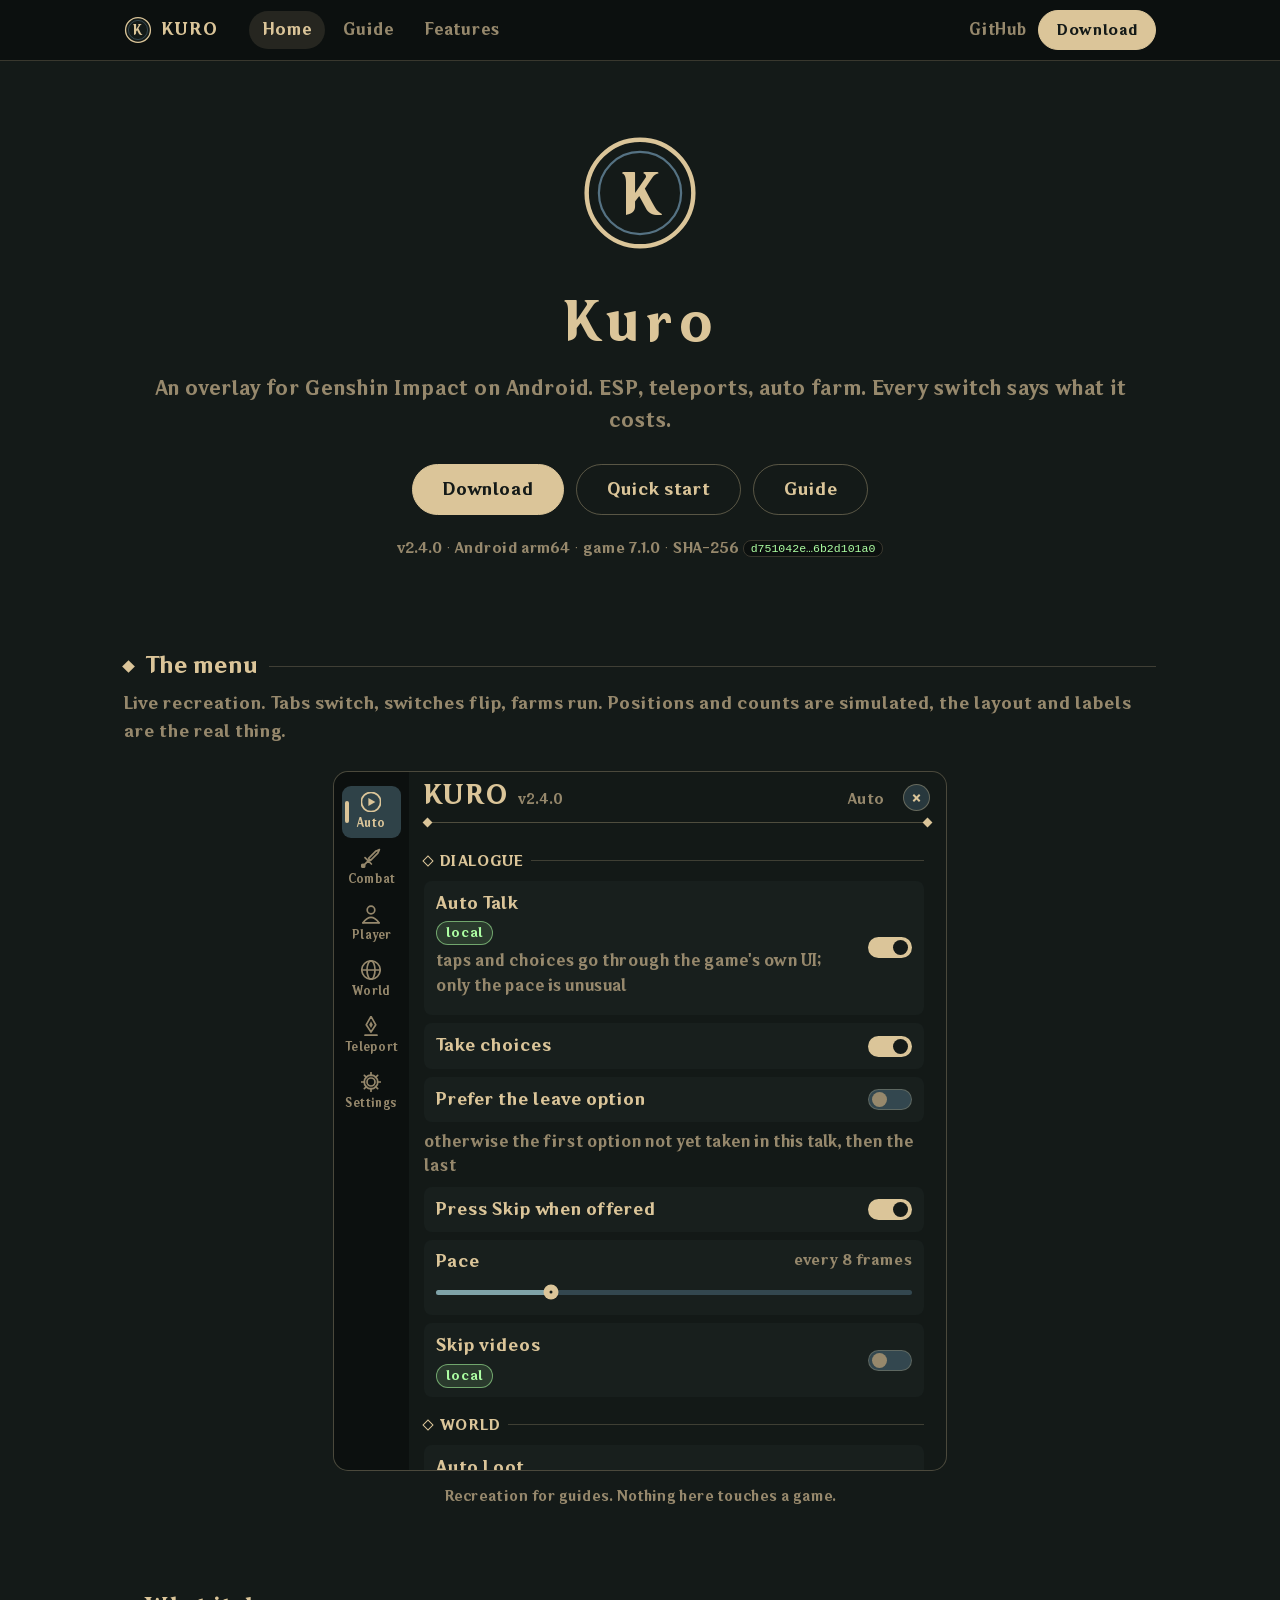
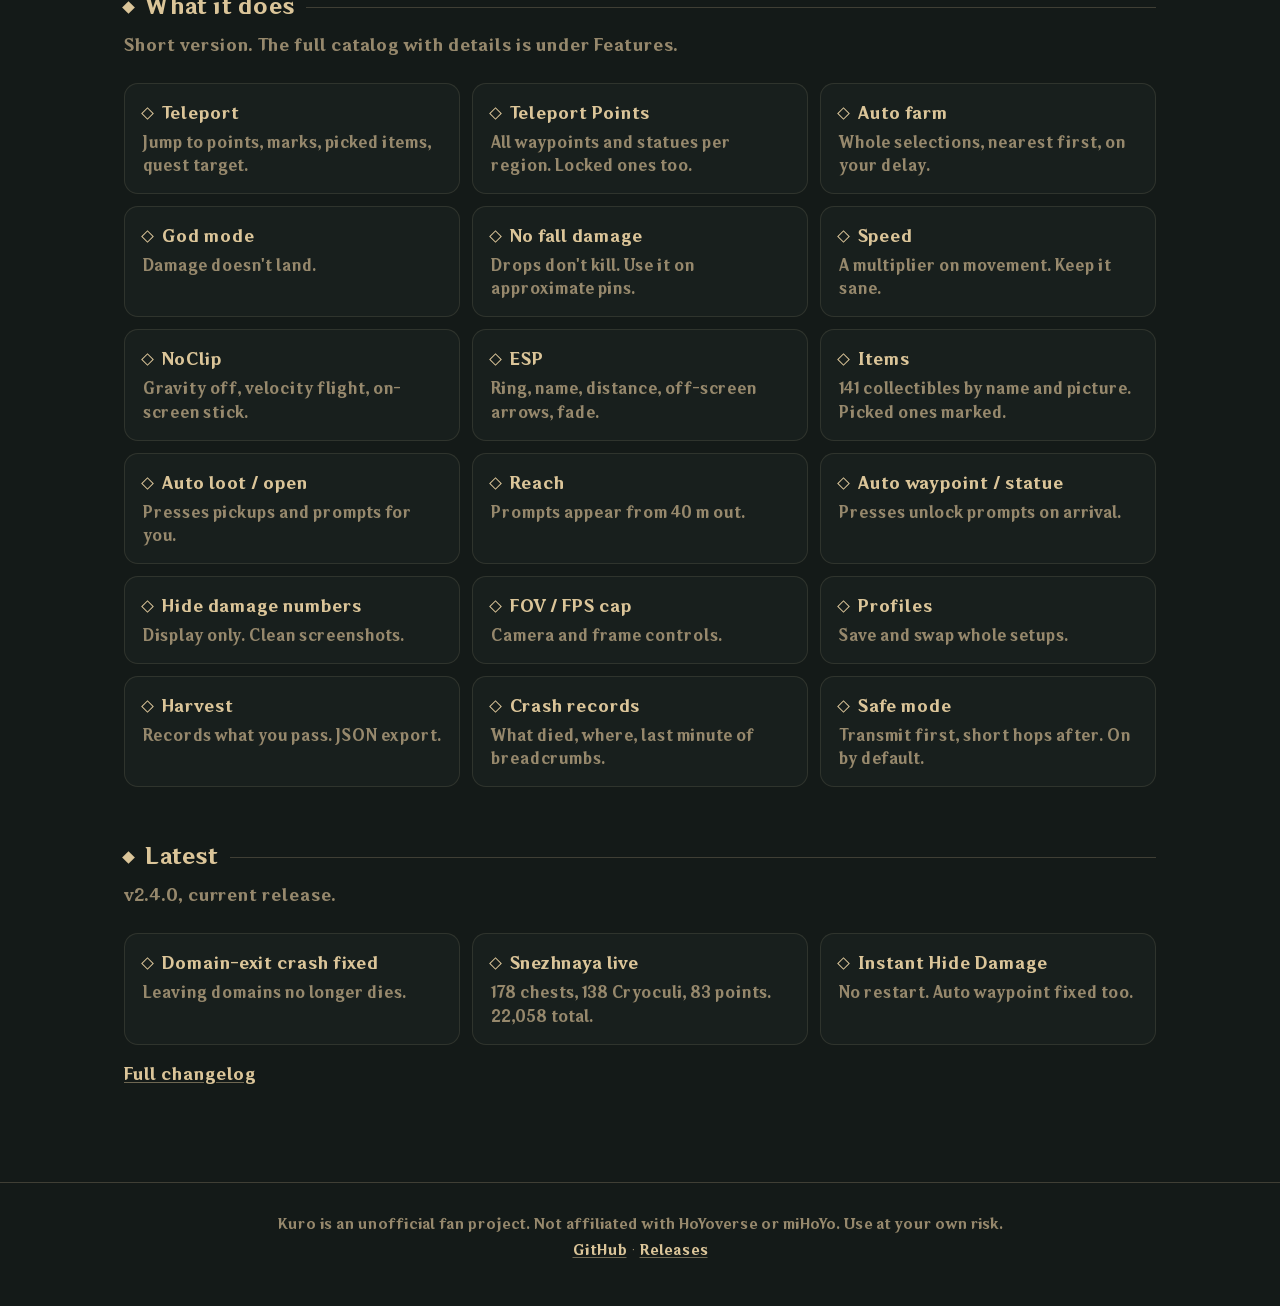
==== docs/index.html @ 235be3b8 "v2.4.0" ====
<!DOCTYPE html>
<html lang="en">
<head>
<meta charset="utf-8">
<meta name="viewport" content="width=device-width, initial-scale=1">
<title>Kuro | companion overlay</title>
<link rel="stylesheet" href="style.css">
<style>
.demowrap { display: flex; flex-direction: column; align-items: center; padding: 26px 0 10px; }
/* menu window: 48% of display clamped, bg #141a18 @250, sand hairline, rounding .9f */
.kumenu { position: relative; display: flex; width: min(max(48vw, 374px), 760px); height: min(82vh, 700px); margin: 26px auto 10px;
  background: rgba(20,26,24,.98); border: 1px solid rgba(219,197,153,.28); border-radius: 15px;
  overflow: hidden; opacity: 0; transform: translateY(20px); }
.kumenu.open { animation: kuopen .26s cubic-bezier(.22,.9,.3,1) forwards; }
@keyframes kuopen { to { opacity: 1; transform: translateY(0); } }
.kumenu.closing { animation: kuclose .2s cubic-bezier(.5,0,.8,.4) forwards; }
@keyframes kuclose { to { opacity: 0; transform: translateY(12px); } }
/* rail: 4.4f wide, bg2 .9, rounded left */
.kurail { position: relative; width: 75px; flex: none; background: rgba(12,16,15,.9);
  border-radius: 15px 0 0 15px; padding-top: 12px; }
.kutile { position: relative; height: 56px; display: flex; flex-direction: column; align-items: center;
  justify-content: center; gap: 2px; cursor: pointer; color: #96886c; z-index: 1; transition: color .2s; }
.kutile svg { width: 20px; height: 20px; }
.kutile span { font-size: 10.5px; }
.kutile.on { color: #dbc599; }
.kuhi { position: absolute; left: 8px; right: 8px; height: 52px; top: 14px; z-index: 0;
  background: rgba(51,71,79,.9); border-radius: 9px;
  transition: top .32s cubic-bezier(.22,.9,.3,1); }
.kuhi::before { content: ""; position: absolute; left: 3px; top: 50%; width: 4px; height: 22px;
  transform: translateY(-50%); background: #dbc599; border-radius: 2px; }
/* main column */
.kumain { position: relative; flex: 1; display: flex; flex-direction: column; min-width: 0; }
/* header: 3f tall. KURO 1.5f sand, version .78f sandDim, rule with diamonds, close circle, page title */
.kuhead { height: 51px; flex: none; position: relative; }
.kuhead .kbrandline { position: absolute; left: 15px; top: 11px; display: flex; align-items: baseline; gap: 9px; }
.kuhead .ktitle { font-size: 25px; font-weight: 800; letter-spacing: .06em; color: #dbc599; line-height: 1; }
.kuhead .kver { font-size: 13px; color: #96886c; line-height: 1; }
.kuhead .krule { position: absolute; left: 15px; right: 15px; bottom: 0; height: 1px;
  background: rgba(219,197,153,.3); }
.kuhead .krule::before, .kuhead .krule::after { content: ""; position: absolute; top: -3px;
  width: 7px; height: 7px; background: #dbc599; transform: rotate(45deg); }
.kuhead .krule::before { left: 0; } .kuhead .krule::after { right: 0; }
.kuhead .kpage { position: absolute; right: 62px; top: 16px; font-size: 13.5px; color: #96886c; }
.kuclose { position: absolute; right: 16px; top: 12px; width: 27px; height: 27px; border-radius: 50%;
  background: rgba(51,71,79,.7); border: 1px solid rgba(219,197,153,.35); cursor: pointer; padding: 0; }
.kuclose::before, .kuclose::after { content: ""; position: absolute; left: 8px; right: 8px; top: 50%;
  height: 2px; background: #dbc599; }
.kuclose::before { transform: rotate(45deg); } .kuclose::after { transform: rotate(-45deg); }
.kuclose:active { background: #c35952; }
/* page */
.kupage { flex: 1; overflow-y: auto; padding: 10px 22px 26px 15px; scrollbar-width: none; }
.kupage::-webkit-scrollbar { display: none; }
.kupage.slide { animation: kuslide .32s cubic-bezier(.22,.9,.3,1); }
@keyframes kuslide { from { opacity: 0; transform: translateY(var(--slidedir, 37px)); } }
/* slim sand thumb, right edge, visible while moving */
.kuscroll { position: absolute; right: 3px; top: 56px; bottom: 8px; width: 5px; pointer-events: none; }
.kuthumb { position: absolute; right: 0; width: 5px; border-radius: 3px;
  background: rgba(219,197,153,.55); opacity: 0; transition: opacity .5s; }
/* kit widgets, f=17 */
.ksec { display: flex; align-items: center; gap: 8px; margin: 16px 0 4px;
  font-size: 14px; font-weight: 800; letter-spacing: .05em; color: #dbc599; }
.ksec::before { content: ""; width: 6px; height: 6px; border: 1px solid #dbc599; transform: rotate(45deg); flex: none; }
.ksec::after { content: ""; height: 1px; flex: 1; background: rgba(219,197,153,.22); }
.knote { color: #96886c; font-size: 14.5px; margin: 4px 0 8px; }
.krow { background: rgba(28,37,36,.55); border-radius: 8px; padding: 9px 12px; margin: 8px 0;
  display: flex; align-items: center; gap: 10px; }
.krow.tall { display: flex; align-items: center; }
.krow.tall .ktext { flex: 1; min-width: 0; }
.krow.tall .ksw { flex: none; }
.ksw { position: relative; width: 44px; height: 21px; flex: none; cursor: pointer; }
.ksw .tr { position: absolute; inset: 0; border-radius: 999px; background: #33474f;
  border: 1px solid rgba(219,197,153,.25); transition: background .18s; }
.ksw .kb { position: absolute; top: 3px; left: 4px; width: 15px; height: 15px; border-radius: 50%;
  background: #96886c; transition: left .18s, background .18s; }
.ksw.on .tr { background: #dbc599; }
.ksw.on .kb { left: 25px; background: #141a18; box-shadow: 0 0 0 2px rgba(219,197,153,.9); }
.klab { flex: 1; font-size: 16px; color: #dbc599; line-height: 1.35; }
.klab.dimmed { color: #96886c; }
.kpill { display: inline-block; font-size: 12px; font-weight: 700; border: 1px solid; border-radius: 999px;
  padding: 1px 9px; margin-top: 4px; }
.kpill.local { border-color: rgba(173,255,163,.55); color: #adffa3; background: rgba(173,255,163,.12); }
.kpill.server { border-color: rgba(219,197,153,.55); color: #dbc599; background: rgba(219,197,153,.12); }
.kpill.sent { border-color: rgba(195,89,82,.6); color: #c35952; background: rgba(195,89,82,.22); }
.ksl { background: rgba(28,37,36,.55); border-radius: 8px; padding: 8px 12px 12px; margin: 8px 0; }
.ksl .top { display: flex; justify-content: space-between; font-size: 16px; color: #dbc599; }
.ksl .val { color: #96886c; font-size: 14px; }
.ksl .val.act { color: #adffa3; }
.ksl .track { position: relative; height: 22px; margin-top: 6px; cursor: ew-resize; touch-action: none; }
.ksl .tbg { position: absolute; left: 0; right: 0; top: 9px; height: 5px; background: #33474f; border-radius: 3px; }
.ksl .tfill { position: absolute; left: 0; top: 9px; height: 5px; background: #7fa3a8; border-radius: 3px; }
.ksl .tknob { position: absolute; top: 11px; width: 15px; height: 15px; border-radius: 50%;
  background: #dbc599; transform: translate(-50%,-50%); }
.ksl .tknob::after { content: ""; position: absolute; left: 6px; top: 6px; width: 3px; height: 3px;
  border-radius: 50%; background: #141a18; }
.kpillb { border: 1px solid rgba(219,197,153,.22); color: #dbc599; border-radius: 999px;
  padding: 8px 22px; font: inherit; font-size: 15px; cursor: pointer;
  background: linear-gradient(180deg, #42565f, #33474f); margin: 4px 8px 4px 0; }
.kpillb.primary { background: #dbc599; border-color: #dbc599; color: #141a18; font-weight: 700; }
.kpillb:disabled { opacity: .35; }
.kchip { border: 1px solid rgba(219,197,153,.2); color: #dbc599; border-radius: 999px;
  padding: 5px 14px; font: inherit; font-size: 14px; cursor: pointer;
  background: rgba(51,71,79,.7); margin: 0 7px 7px 0; display: inline-flex; align-items: center; gap: 7px; }
.kchip svg { width: 17px; height: 17px; }
.kchip.on { background: #dbc599; border-color: #dbc599; color: #141a18; font-weight: 700; }
.kfold { border: 1px solid rgba(219,197,153,.14); background: rgba(51,71,79,.45); border-radius: 8px;
  margin: 8px 0; overflow: hidden; }
.kfold.open { border-color: rgba(219,197,153,.34); }
.kfoldh { width: 100%; background: none; border: none; color: #dbc599; font: inherit; font-size: 16px;
  text-align: left; padding: 11px 14px; cursor: pointer; display: flex; align-items: center; }
.kfoldh .chev { margin-left: auto; width: 12px; height: 12px; border-right: 2px solid #dbc599;
  border-bottom: 2px solid #dbc599; transform: rotate(-45deg); transition: transform .18s; flex: none; }
.kfold.open .kfoldh .chev { transform: rotate(45deg); }
.kfoldb { display: none; padding: 2px 14px 12px; }
.kfold.open .kfoldb { display: block; animation: kufade .2s ease-out; }
@keyframes kufade { from { opacity: 0; } }
.kstatus { background: #0c100f; border: 1px solid rgba(219,197,153,.18); border-radius: 10px;
  padding: 9px 13px; font-size: 14px; color: #dbc599; margin: 10px 0; min-height: 42px; }
.kitems { display: grid; grid-template-columns: repeat(4, 1fr); gap: 7px; max-height: 250px; overflow-y: auto; }
.kitem { border: 1px solid rgba(219,197,153,.16); background: transparent; border-radius: 10px;
  font: inherit; font-size: 11px; color: #96886c; padding: 6px 3px; cursor: pointer;
  display: flex; flex-direction: column; align-items: center; gap: 3px; line-height: 1.25; }
.kitem img { width: 40px; height: 40px; object-fit: contain; }
.kitem.on { background: #dbc599; border-color: #dbc599; color: #141a18; font-weight: 700; }
.ksearch { width: 100%; background: #0c100f; border: 1px solid rgba(219,197,153,.25);
  border-radius: 10px; color: #dbc599; font: inherit; font-size: 15px; padding: 9px 13px; margin: 6px 0; }
.ksearch::placeholder { color: #96886c; }
.kcrash { background: #0c100f; border: 1px solid rgba(219,197,153,.18); border-radius: 10px;
  padding: 10px 13px; font-family: ui-monospace, Menlo, monospace; font-size: 12px;
  color: #96886c; white-space: pre-wrap; margin: 6px 0; }
/* badge: black disc, sand ring, steel inner ring, K; breathing halo */
.kubadge { display: none; width: 104px; height: 104px; margin: 60px auto; cursor: pointer; position: relative; }
.kubadge.show { display: block; animation: kufadein .2s ease-out; }
@keyframes kufadein { from { opacity: 0; } }
.kubadge .halo { position: absolute; inset: -9px; border-radius: 50%;
  background: radial-gradient(circle, rgba(219,197,153,.14), transparent 65%);
  animation: breathe 3.9s ease-in-out infinite; }
@keyframes breathe { 0%,100% { transform: scale(1); opacity: .7; } 50% { transform: scale(1.12); opacity: 1; } }
.democap { text-align: center; color: #96886c; font-size: 13px; margin: 14px 0 30px; }
</style>
</head>
<body>

<div class="topbar"><div class="wrap">
<a class="brand" href="index.html"><svg viewBox="0 0 54 54"><circle cx="27" cy="27" r="24" fill="#141a18" stroke="#dbc599" stroke-width="2.5"/><circle cx="27" cy="27" r="18.5" fill="none" stroke="#557283" stroke-width="1"/><text x="27" y="28.5" text-anchor="middle" dominant-baseline="central" font-family="HYWenHei,'Hiragino Sans GB',sans-serif" font-size="24" font-weight="800" fill="#dbc599">K</text></svg>KURO</a>
<nav class="navlinks"><a class="here" href="index.html">Home</a><a href="guide.html">Guide</a><a href="features.html">Features</a></nav>
<span class="topright"><a class="gh" href="https://github.com/4firas/Kuro-GI">GitHub</a><a class="btn small primary" href="https://github.com/4firas/Kuro-GI/releases/tag/v2.4.0">Download</a></span>
</div></div>

<div class="wrap">
<div class="hero">
<svg class="mark" viewBox="0 0 54 54"><circle cx="27" cy="27" r="24" fill="#141a18" stroke="#dbc599" stroke-width="2"/><circle cx="27" cy="27" r="18.5" fill="none" stroke="#557283" stroke-width="1"/><text x="27" y="28.5" text-anchor="middle" dominant-baseline="central" font-family="HYWenHei,'Hiragino Sans GB',sans-serif" font-size="24" font-weight="800" fill="#dbc599">K</text></svg>
<h1>Kuro</h1>
<p class="tag">An overlay for Genshin Impact on Android. ESP, teleports, auto farm. Every switch says what it costs.</p>
<div class="cta">
<a class="btn primary" href="https://github.com/4firas/Kuro-GI/releases/tag/v2.4.0">Download</a>
<a class="btn ghost" href="guide.html#start">Quick start</a>
<a class="btn ghost" href="guide.html">Guide</a>
</div>
<p class="meta">v2.4.0 &middot; Android arm64 &middot; game 7.1.0 &middot; SHA-256 <code>d751042e…6b2d101a0</code></p>
</div>
</div>

<div class="wrap">
<section class="block" id="menu">
<h2 class="sec">The menu</h2>
<p class="sub">Live recreation. Tabs switch, switches flip, farms run. Positions and counts are simulated, the layout and labels are the real thing.</p>
<div class="demowrap" style="display:block;padding:0">
<div class="kumenu open" id="kumenu">
<div class="kurail" id="kurail"><div class="kuhi" id="kuhi"></div></div>
<div class="kumain">
<div class="kuhead">
<span class="kbrandline"><span class="ktitle">KURO</span><span class="kver">v2.4.0</span></span>
<span class="kpage" id="kpagename">Auto</span>
<button class="kuclose" id="kuclose" aria-label="close"></button>
<div class="krule"></div>
</div>
<div class="kupage" id="kupage"></div>
<div class="kuscroll"><div class="kuthumb" id="kuthumb"></div></div>
</div>
</div>
<div class="kubadge" id="kubadge"><div class="halo"></div>
<svg viewBox="0 0 104 104" width="104" height="104"><circle cx="52" cy="52" r="40" fill="#141a18" fill-opacity=".88"/><circle cx="52" cy="52" r="40" fill="none" stroke="#dbc599" stroke-width="2.2"/><circle cx="52" cy="52" r="31" fill="none" stroke="#557283" stroke-width="1"/><text x="52" y="54" text-anchor="middle" dominant-baseline="central" font-family="HYWenHei,'Hiragino Sans GB',sans-serif" font-size="50" font-weight="800" fill="#dbc599">K</text></svg>
</div>
</div>
<p class="democap">Recreation for guides. Nothing here touches a game.</p>
</section>
</section>

<section class="block">
<h2 class="sec">What it does</h2>
<p class="sub">Short version. The full catalog with details is under Features.</p>
<div class="grid">
<div class="feat"><h3>Teleport</h3><p>Jump to points, marks, picked items, quest target.</p></div>
<div class="feat"><h3>Teleport Points</h3><p>All waypoints and statues per region. Locked ones too.</p></div>
<div class="feat"><h3>Auto farm</h3><p>Whole selections, nearest first, on your delay.</p></div>
<div class="feat"><h3>God mode</h3><p>Damage doesn't land.</p></div>
<div class="feat"><h3>No fall damage</h3><p>Drops don't kill. Use it on approximate pins.</p></div>
<div class="feat"><h3>Speed</h3><p>A multiplier on movement. Keep it sane.</p></div>
<div class="feat"><h3>NoClip</h3><p>Gravity off, velocity flight, on-screen stick.</p></div>
<div class="feat"><h3>ESP</h3><p>Ring, name, distance, off-screen arrows, fade.</p></div>
<div class="feat"><h3>Items</h3><p>141 collectibles by name and picture. Picked ones marked.</p></div>
<div class="feat"><h3>Auto loot / open</h3><p>Presses pickups and prompts for you.</p></div>
<div class="feat"><h3>Reach</h3><p>Prompts appear from 40 m out.</p></div>
<div class="feat"><h3>Auto waypoint / statue</h3><p>Presses unlock prompts on arrival.</p></div>
<div class="feat"><h3>Hide damage numbers</h3><p>Display only. Clean screenshots.</p></div>
<div class="feat"><h3>FOV / FPS cap</h3><p>Camera and frame controls.</p></div>
<div class="feat"><h3>Profiles</h3><p>Save and swap whole setups.</p></div>
<div class="feat"><h3>Harvest</h3><p>Records what you pass. JSON export.</p></div>
<div class="feat"><h3>Crash records</h3><p>What died, where, last minute of breadcrumbs.</p></div>
<div class="feat"><h3>Safe mode</h3><p>Transmit first, short hops after. On by default.</p></div>
</div>
</section>

<section class="block">
<h2 class="sec">Latest</h2>
<p class="sub">v2.4.0, current release.</p>
<div class="grid">
<div class="feat"><h3>Domain-exit crash fixed</h3><p>Leaving domains no longer dies.</p></div>
<div class="feat"><h3>Snezhnaya live</h3><p>178 chests, 138 Cryoculi, 83 points. 22,058 total.</p></div>
<div class="feat"><h3>Instant Hide Damage</h3><p>No restart. Auto waypoint fixed too.</p></div>
</div>
<p><a href="changelog.html">Full changelog</a></p>
</section>

</div>

<footer class="site"><div class="wrap narrow">
<p>Kuro is an unofficial fan project. Not affiliated with HoYoverse or miHoYo. Use at your own risk.</p>
<p><a href="https://github.com/4firas/Kuro-GI">GitHub</a> &middot; <a href="https://github.com/4firas/Kuro-GI/releases/tag/v2.4.0">Releases</a></p>
</div></footer>

<script>
const ICONS = {"auto": "<circle cx=\"0\" cy=\"0\" r=\"0.48\"/><polygon points=\"-0.13,-0.2 -0.13,0.2 0.22,0\" fill=\"currentColor\" stroke=\"none\"/>", "combat": "<path d=\"M0.34,-0.24L0.42,-0.42M0.24,-0.34L0.42,-0.42M0.34,-0.24L-0.02,0.12M0.24,-0.34L-0.12,0.02M-0.02,0.12L-0.12,0.02M-0.3,-0.02L0.02,0.3M-0.08,0.08L-0.34,0.34\"/><circle cx=\"-0.39\" cy=\"0.39\" r=\"0.12\" fill=\"currentColor\" stroke=\"none\"/>", "player": "<circle cx=\"0\" cy=\"-0.2\" r=\"0.19\"/><path d=\"M-0.4,0.44 Q0,-0.1 0.4,0.44\"/><path d=\"M-0.4,0.44 H0.4\"/>", "world": "<circle cx=\"0\" cy=\"0\" r=\"0.46\"/><path d=\"M-0.46,0 H0.46\"/><ellipse cx=\"0\" cy=\"0\" rx=\"0.2\" ry=\"0.46\"/>", "teleport": "<path d=\"M0,-0.48 L0.24,-0.06 L0,0.3 L-0.24,-0.06 Z\"/><path d=\"M0,-0.24 L0.09,-0.06 L0,0.1 L-0.09,-0.06 Z\" fill=\"currentColor\" stroke=\"none\"/><path d=\"M-0.3,0.46 H0.3\"/>", "settings": "<circle cx=\"0\" cy=\"0\" r=\"0.2\"/><path d=\"M0.32,0 H0.47 M0.226,0.226 L0.332,0.332 M0,0.32 V0.47 M-0.226,0.226 L-0.332,0.332 M-0.32,0 H-0.47 M-0.226,-0.226 L-0.332,-0.332 M0,-0.32 V-0.47 M0.226,-0.226 L0.332,-0.332\"/><circle cx=\"0\" cy=\"0\" r=\"0.34\"/>", "quest": "<path d=\"M0,-0.46 L0.3,-0.1 L0,0.26 L-0.3,-0.1 Z\"/><path d=\"M0,-0.3 L0.14,-0.1 L0,0.1 L-0.14,-0.1 Z\" fill=\"currentColor\" stroke=\"none\"/><circle cx=\"0\" cy=\"0.42\" r=\"0.06\" fill=\"currentColor\" stroke=\"none\"/>", "chest": "<rect x=\"-0.42\" y=\"-0.06\" width=\"0.84\" height=\"0.46\" rx=\"0.05\"/><path d=\"M-0.42,-0.06 Q-0.42,-0.4 0,-0.4 M0,-0.4 Q0.42,-0.4 0.42,-0.06 M-0.42,-0.06 H0.42\"/><rect x=\"-0.07\" y=\"-0.12\" width=\"0.14\" height=\"0.22\" rx=\"0.03\" fill=\"currentColor\" stroke=\"none\"/>", "oculus": "<path d=\"M-0.46,0 Q0,-0.5 0.46,0 M-0.46,0 Q0,0.5 0.46,0\"/><circle cx=\"0\" cy=\"0\" r=\"0.17\"/><circle cx=\"0\" cy=\"0\" r=\"0.07\" fill=\"currentColor\" stroke=\"none\"/>", "waypoint": "<path d=\"M0,-0.48 L0.24,-0.06 L0,0.3 L-0.24,-0.06 Z\"/><path d=\"M0,-0.24 L0.09,-0.06 L0,0.1 L-0.09,-0.06 Z\" fill=\"currentColor\" stroke=\"none\"/><path d=\"M-0.3,0.46 H0.3\"/>", "item": "<path d=\"M-0.38,0.38 Q-0.42,-0.3 0.36,-0.4 M0.36,-0.4 Q0.36,0.3 -0.38,0.38 M-0.38,0.38 L0.24,-0.26\"/>", "statue": "<circle cx=\"0\" cy=\"-0.32\" r=\"0.1\"/><path d=\"M0,-0.22 V0.18 M-0.04,-0.1 Q-0.3,-0.34 -0.46,-0.02 M0.04,-0.1 Q0.3,-0.34 0.46,-0.02 M-0.3,0.22 H0.3 M-0.38,0.44 H0.38\"/>", "monster": "<circle cx=\"0\" cy=\"-0.08\" r=\"0.36\"/><circle cx=\"-0.14\" cy=\"-0.12\" r=\"0.09\" fill=\"currentColor\" stroke=\"none\"/><circle cx=\"0.14\" cy=\"-0.12\" r=\"0.09\" fill=\"currentColor\" stroke=\"none\"/><path d=\"M-0.18,0.24 H0.18 V0.44 H-0.18 Z M-0.06,0.24 V0.44 M0.06,0.24 V0.44\"/>", "npc": "<rect x=\"-0.44\" y=\"-0.36\" width=\"0.88\" height=\"0.56\" rx=\"0.12\"/><path d=\"M-0.2,0.2 H-0.04 L-0.22,0.44 Z\"/><circle cx=\"-0.16\" cy=\"-0.08\" r=\"0.077\" fill=\"currentColor\" stroke=\"none\"/><circle cx=\"0\" cy=\"-0.08\" r=\"0.077\" fill=\"currentColor\" stroke=\"none\"/><circle cx=\"0.16\" cy=\"-0.08\" r=\"0.077\" fill=\"currentColor\" stroke=\"none\"/>", "ore": "<path d=\"M-0.34,0.4 L-0.16,-0.2 L0.04,0.4 Z M-0.02,0.4 L0.2,-0.44 L0.42,0.4 Z M0.2,-0.44 L0.24,0.4 M-0.46,0.4 H0.46\"/>", "puzzle": "<circle cx=\"0\" cy=\"0\" r=\"0.42\"/><circle cx=\"0\" cy=\"-0.1\" r=\"0.12\"/><path d=\"M0,0.02 V0.26\"/>", "gadget": "<circle cx=\"0\" cy=\"0\" r=\"0.16\"/><path d=\"M0.26,0 H0.42 M0.13,0.225 L0.21,0.364 M-0.13,0.225 L-0.21,0.364 M-0.26,0 H-0.42 M-0.13,-0.225 L-0.21,-0.364 M0.13,-0.225 L0.21,-0.364\"/><circle cx=\"0\" cy=\"0\" r=\"0.28\"/>", "animal": "<circle cx=\"0\" cy=\"0.16\" r=\"0.22\" fill=\"currentColor\" stroke=\"none\"/><circle cx=\"-0.3\" cy=\"-0.1\" r=\"0.1\" fill=\"currentColor\" stroke=\"none\"/><circle cx=\"-0.1\" cy=\"-0.3\" r=\"0.1\" fill=\"currentColor\" stroke=\"none\"/><circle cx=\"0.1\" cy=\"-0.3\" r=\"0.1\" fill=\"currentColor\" stroke=\"none\"/><circle cx=\"0.3\" cy=\"-0.1\" r=\"0.1\" fill=\"currentColor\" stroke=\"none\"/>", "scenery": "<path d=\"M-0.46,0.36 L-0.14,-0.28 L0.08,0.1 M0.02,-0.02 L0.2,-0.4 L0.46,0.36 M-0.46,0.36 H0.46\"/>"};
const ITEMS = [["Ajilenakh Nut", "UI_ItemIcon_101221.png", 0], ["Amakumo Fruit", "UI_ItemIcon_101208.png", 0], ["Amethyst Lump", "UI_ItemIcon_101008.png", 1], ["Anemoculus", "UI_ItemIcon_107001.png", 3], ["Apple", "UI_ItemIcon_100001.png", 0], ["Ascension Gem drop", "UI_ItemIcon_104171.png", 2], ["Bamboo Shoot", "UI_ItemIcon_100091.png", 0], ["Berry", "UI_ItemIcon_100051.png", 0], ["Beryl Conch", "UI_ItemIcon_101232.png", 0], ["Bird Egg", "UI_ItemIcon_100062.png", 2], ["Boss Material drop", "UI_ItemIcon_113001.png", 2], ["Brilliant Chrysanthemum", "UI_ItemIcon_101248.png", 0], ["Butterfly Wings", "UI_ItemIcon_100072.png", 0], ["Cabbage", "UI_ItemIcon_100018.png", 0], ["Cacahuatl", "UI_ItemIcon_101246.png", 0], ["Calla Lily", "UI_ItemIcon_100056.png", 0], ["Carrot", "UI_ItemIcon_100013.png", 0], ["Cecilia", "UI_ItemIcon_100023.png", 0], ["Chilled Meat", "UI_ItemIcon_100094.png", 2], ["Clearwater Jade", "UI_ItemIcon_101241.png", 1], ["Common drop", "UI_ItemIcon_112001.png", 2], ["Condessence Crystal", "UI_ItemIcon_101009.png", 1], ["Cor Lapis", "UI_ItemIcon_100058.png", 1], ["Crimson Agate", "UI_ItemIcon_107010.png", 3], ["Cryoculus", "UI_ItemIcon_107035.png", 3], ["Crystal Chunk", "UI_ItemIcon_101003.png", 1], ["Crystal Core", "UI_ItemIcon_100085.png", 0], ["Crystal Marrow", "UI_ItemIcon_101203.png", 1], ["Dandelion Seed", "UI_ItemIcon_100057.png", 0], ["Dendrobium", "UI_ItemIcon_101204.png", 0], ["Dendroculus", "UI_ItemIcon_107017.png", 3], ["Dracolite", "UI_ItemIcon_101255.png", 1], ["Electro Crystal", "UI_ItemIcon_100054.png", 1], ["Electroculus", "UI_ItemIcon_107014.png", 3], ["Embercore Flower", "UI_ItemIcon_101251.png", 0], ["Fish", "UI_ItemIcon_100084.png", 2], ["Flaming Flower Stamen", "UI_ItemIcon_100053.png", 0], ["Flockingweed", "UI_ItemIcon_101276.png", 0], ["Fluorescent Fungus", "UI_ItemIcon_101209.png", 0], ["Fowl", "UI_ItemIcon_100064.png", 2], ["Frostfairy Flower", "UI_ItemIcon_101275.png", 0], ["Frostlamp Flower", "UI_ItemIcon_101261.png", 0], ["Geoculus", "UI_ItemIcon_107003.png", 3], ["Glaciafruit", "UI_ItemIcon_101279.png", 0], ["Glaze Lily", "UI_ItemIcon_100030.png", 0], ["Glowing Hornshroom", "UI_ItemIcon_101252.png", 0], ["Golden Fern", "UI_ItemIcon_101277.png", 0], ["Grainfruit", "UI_ItemIcon_101243.png", 0], ["Harra Fruit", "UI_ItemIcon_101216.png", 0], ["Henna Berry", "UI_ItemIcon_101220.png", 0], ["Horsetail", "UI_ItemIcon_100032.png", 0], ["Hydroculus", "UI_ItemIcon_107023.png", 3], ["Icy Pebble", "UI_ItemIcon_101259.png", 1], ["Iron Chunk", "UI_ItemIcon_101001.png", 1], ["Jueyun Chili", "UI_ItemIcon_100027.png", 0], ["Kalpalata Lotus", "UI_ItemIcon_101217.png", 0], ["Key Sigil", null, 3], ["Lakelight Lily", "UI_ItemIcon_101238.png", 0], ["Lakkaberry", "UI_ItemIcon_101264.png", 0], ["Lavender Melon", "UI_ItemIcon_101211.png", 0], ["Lotus Head", "UI_ItemIcon_100026.png", 0], ["Lumenspar", "UI_ItemIcon_107016.png", 3], ["Lumenstone Ore", "UI_ItemIcon_101644.png", 1], ["Lumidouce Bell", "UI_ItemIcon_101235.png", 0], ["Lumifluorite", "UI_ItemIcon_101282.png", 1], ["Lumitoile", "UI_ItemIcon_101237.png", 0], ["Lunoculus", "UI_ItemIcon_107030.png", 3], ["Magical Crystal Chunk", "UI_ItemIcon_101004.png", 1], ["Marcotte", "UI_ItemIcon_101231.png", 0], ["Matsutake", "UI_ItemIcon_100063.png", 0], ["Midsommar Berry", "UI_ItemIcon_101265.png", 0], ["Mint", "UI_ItemIcon_100016.png", 0], ["Mist Flower Corolla", "UI_ItemIcon_100052.png", 0], ["Moonfall Silver", "UI_ItemIcon_101263.png", 1], ["Mora", "UI_ItemIcon_202.png", 2], ["Mourning Flower", "UI_ItemIcon_101223.png", 0], ["Mushroom", "UI_ItemIcon_100011.png", 0], ["Mysterious Meat", "UI_ItemIcon_100097.png", 2], ["Naku Weed", "UI_ItemIcon_101205.png", 0], ["Nilotpala Lotus", "UI_ItemIcon_101215.png", 0], ["Noctilucous Jade", "UI_ItemIcon_100028.png", 1], ["Nocturnal Blossom", "UI_ItemIcon_101262.png", 0], ["Onikabuto", "UI_ItemIcon_101201.png", 0], ["Padisarah", "UI_ItemIcon_101214.png", 0], ["Philanemo Mushroom", "UI_ItemIcon_100025.png", 0], ["Pine Amber", "UI_ItemIcon_101269.png", 1], ["Pinecone", "UI_ItemIcon_100020.png", 0], ["Pluie Lotus", "UI_ItemIcon_101229.png", 0], ["Portable Bearing", "UI_ItemIcon_101257.png", 0], ["Potato", "UI_ItemIcon_100080.png", 0], ["Pyroculus", "UI_ItemIcon_107028.png", 3], ["Qingxin", "UI_ItemIcon_100031.png", 0], ["Quenepa Berry", "UI_ItemIcon_101249.png", 0], ["Radish", "UI_ItemIcon_100014.png", 0], ["Rainbow Rose", "UI_ItemIcon_101236.png", 0], ["Rainbowdrop Crystal", null, 1], ["Raw Meat", "UI_ItemIcon_100061.png", 2], ["Red Beet", "UI_ItemIcon_101278.png", 0], ["Red Berryshroom", "UI_ItemIcon_101256.png", 0], ["Rimecurrant", "UI_ItemIcon_101281.png", 0], ["Romaritime Flower", "UI_ItemIcon_101233.png", 0], ["Rukkhashava Mushrooms", "UI_ItemIcon_101213.png", 0], ["Sakura Bloom", "UI_ItemIcon_101202.png", 0], ["Sand Grease Pupa", "UI_ItemIcon_101222.png", 0], ["Sango Pearl", "UI_ItemIcon_101207.png", 0], ["Saurian Claw Succulent", "UI_ItemIcon_101250.png", 0], ["Sea Ganoderma", "UI_ItemIcon_101206.png", 0], ["Seagrass", "UI_ItemIcon_101210.png", 0], ["Silk Flower", "UI_ItemIcon_100029.png", 0], ["Silver Lotus", "UI_ItemIcon_100019.png", 0], ["Skysplit Gembloom", "UI_ItemIcon_101254.png", 0], ["Small Lamp Grass", "UI_ItemIcon_100055.png", 0], ["Snapdragon", "UI_ItemIcon_100015.png", 0], ["Snowball Flower", "UI_ItemIcon_101280.png", 0], ["Spinel Fruit", "UI_ItemIcon_101245.png", 0], ["Spirit Carp", null, 3], ["Spring of the First Dewdrop", "UI_ItemIcon_101240.png", 0], ["Starconch", "UI_ItemIcon_100033.png", 0], ["Starshroom", "UI_ItemIcon_101212.png", 0], ["Starsilver", "UI_ItemIcon_101006.png", 1], ["Strange Tooth", "UI_ItemIcon_100618.png", 0], ["Sumeru Rose", "UI_ItemIcon_101219.png", 0], ["Sunsettia", "UI_ItemIcon_100002.png", 0], ["Sweet Flower", "UI_ItemIcon_100012.png", 0], ["Talent Book drop", "UI_ItemIcon_104301.png", 2], ["Teardrop of the Moon", "UI_ItemIcon_101270.png", 0], ["Tidalga", "UI_ItemIcon_101234.png", 0], ["Tomato", "UI_ItemIcon_100079.png", 0], ["Trishiraite", "UI_ItemIcon_101224.png", 1], ["Valberry", "UI_ItemIcon_100022.png", 0], ["Violetgrass", "UI_ItemIcon_100034.png", 0], ["Viparyas", "UI_ItemIcon_101228.png", 0], ["Weapon Billet drop", "UI_ItemIcon_101101.png", 2], ["Wheat", "UI_ItemIcon_100017.png", 0], ["White Iron Chunk", "UI_ItemIcon_101002.png", 1], ["Windwheel Aster", "UI_ItemIcon_100024.png", 0], ["Winter Icelea", null, 0], ["Withering Purpurbloom", "UI_ItemIcon_101253.png", 0], ["Wolfhook", "UI_ItemIcon_100021.png", 0], ["Wood", "UI_ItemIcon_101303.png", 2], ["Zaytun Peach", "UI_ItemIcon_101218.png", 0]];
const $ = s => document.querySelector(s), $$ = s => [...document.querySelectorAll(s)];
const REGIONS = ["Mondstadt","Dragonspine","Liyue","The Chasm","Chenyu Vale","Inazuma","Enkanomiya","Sumeru","Fontaine","Sea of Bygone Eras","Natlan","Sacred Mountain","Nod-Krai","Snezhnaya"];
const COUNTS = {"Mondstadt":[510,66,1753,52],"Dragonspine":[691,77,264,52],"Liyue":[1141,131,2964,75],"The Chasm":[420,81,406,75],"Chenyu Vale":[1087,50,4,75],"Inazuma":[1473,183,2034,48],"Enkanomiya":[412,59,468,48],"Sumeru":[2823,399,3473,120],"Fontaine":[2155,275,408,72],"Sea of Bygone Eras":[159,36,0,72],"Natlan":[917,271,372,135],"Sacred Mountain":[134,9,91,135],"Nod-Krai":[438,197,633,155],"Snezhnaya":[306,140,323,155]};
const KINDS = ["Chests","Oculi","Specialties","Teleport Points"];
const PAGES = [["Auto","auto"],["Combat","combat"],["Player","player"],["World","world"],["Teleport","tp"],["Settings","set"]];
let page = 0, region = "Mondstadt", kind = 0, picked = new Set(), farmTimer = null, farmN = [0,0], harv = 0;
const st = {};
function status(t){ const e = $("#tstatus"); if (e) e.textContent = t; }
function esc(s){ return s.replace(/&/g,"&amp;").replace(/</g,"&lt;"); }
function swrow(label, pill, why, key, on){
  return `<div class="krow tall" data-sw="${key}"><span class="ktext"><span class="klab">${label}</span>${pill?`<br><span class="kpill ${pill[1]}">${pill[0]}</span>`:""}${why?`<div class="knote" style="display:${on?"block":"none"}">${why}</div>`:""}</span><span class="ksw${on?" on":""}"><span class="tr"></span><span class="kb"></span></span></div>`;
}
function slirow(label, key, lo, hi, val, fmt, step){
  return `<div class="ksl" data-sl="${key}" data-lo="${lo}" data-hi="${hi}" data-fmt="${fmt}" data-step="${step||1}" data-v="${val}"><div class="top"><span>${label}</span><span class="val">${fmtval(val,fmt)}</span></div><div class="track"><div class="tbg"></div><div class="tfill"></div><div class="tknob"></div></div></div>`;
}
function fmtval(v, fmt){ return fmt.replace("%d", Math.round(v)).replace("%.0f", Math.round(v)).replace("%.2f", (+v).toFixed(2)).replace("%s", v); }
function sec(t){ return `<div class="ksec">${t}</div>`; }
function note(t){ return `<p class="knote">${t}</p>`; }
function fold(title, inner, open){
  return `<div class="kfold${open?" open":""}"><button class="kfoldh">${title}<span class="chev"></span></button><div class="kfoldb">${inner}</div></div>`;
}
function iconSvg(name, cls){ return `<svg class="${cls||""}" viewBox="-26 -26 52 52" fill="none" stroke="currentColor" stroke-width="0.085" stroke-linecap="round" stroke-linejoin="round"><g transform="scale(52)">${ICONS[name]||""}</g></svg>`; }
function kindIcon(cat){
  const m = {0:"item",1:"ore",2:"chest",3:"oculus"};
  return iconSvg({item:"item",ore:"ore",chest:"chest",oculus:"oculus",waypoint:"waypoint",statue:"statue",puzzle:"puzzle",monster:"monster",npc:"npc",player:"player",gadget:"gadget"}[cat]||"gadget");
}
function renderItems(q){
  const list = ITEMS.filter(it => !q || it[0].toLowerCase().includes(q)).slice(0,120);
  return `<div class="kitems">` + list.map(it => {
    const on = picked.has(it[0]) ? " on" : "";
    const img = it[1] ? `<img src="icons/${it[1]}" loading="lazy" alt="">` : kindIcon("item");
    return `<button class="kitem${on}" data-item="${esc(it[0])}">${img}<span>${esc(it[0])}</span></button>`;
  }).join("") + `</div>`;
}
const ESPKINDS = [["Chests","chest",3],["Waypoints","waypoint",2],["Statues","statue",1],["Puzzles","puzzle",5],["Monsters","monster",6],["NPCs","npc",2],["Players","player",1],["Gadgets","gadget",4]];
const WORDS = ["Common Chest","Exquisite Chest","Precious Chest","Luxurious Chest","Remarkable Chest","Investigate","Read","Open","Pick Up","Collect"];
function pageHTML(i){
  if (i === 0) return sec("DIALOGUE")
    + swrow("Auto Talk", ["local","local"], "taps and choices go through the game's own UI; only the pace is unusual", "autotalk", true)
    + `<div data-sub="autotalk">` + swrow("Take choices", null, null, "talkchoice", true)
    + swrow("Prefer the leave option", null, null, "talkexit", false)
    + note("otherwise the first option not yet taken in this talk, then the last")
    + swrow("Press Skip when offered", null, null, "talkskip", true)
    + slirow("Pace", "talkpace", 1, 30, 8, "every %d frames", 1) + `</div>`
    + swrow("Skip videos", ["local","local"], "the game's own skip on pre-rendered cutscenes, once per video", "skipvid", false)
    + sec("WORLD")
    + swrow("Auto Loot", ["local","local"], "presses the pick-up list through the game's own buttons", "loot", true)
    + swrow("Auto Open", ["local","local"], "presses interaction entries by their label", "open", true)
    + `<div data-sub="open"><div style="margin:4px 0">${WORDS.map((w,j)=>`<button class="kchip${j<5?" on":""}" data-word="${w}">${w}</button>`).join("")}</div>`
    + note("Talk is never pressed.") + `</div>`
    + swrow("Auto Waypoint", ["local","local"], 'presses "Teleport Waypoint" once per waypoint', "wp", true)
    + swrow("Auto Statue", ["local","local"], 'presses "Statue of The Seven" once per statue', "statue", true)
    + sec("REACH")
    + swrow("Extended reach", ["server-checkable","server"], "items, chests, waypoints, statues from up to 40 m; the server can compare", "reach", true)
    + `<div data-sub="reach">` + slirow("Reach", "reachr", 3, 40, 40, "%d m", 1)
    + note("past 40 m the game stops answering")
    + swrow("While airborne", ["server-checkable","server"], "keeps the entries while jumping, gliding or climbing; the game never interacts mid-air on its own", "air", true) + `</div>`;
  if (i === 1) return sec("ENEMIES")
    + swrow("Dumb Enemies", ["local","local"], "client-side AI only", "dumb", false)
    + sec("DAMAGE")
    + swrow("Multi Damage", ["SENT TO SERVER","sent"], "damage is client-reported; the server sees the number you send", "multi", false)
    + `<div data-sub="multi" style="display:none">` + slirow("Hits", "multihit", 2, 100, 10, "x%d", 1) + `</div>`
    + swrow("Unlimited Skill", ["SENT TO SERVER","sent"], "cast rate goes in the invocation stream; the server knows the real cooldown", "skill", false)
    + swrow("Hide Damage Numbers", ["local","local"], "suppresses a UI element only", "hidedmg", true);
  if (i === 2) return sec("PROTECTION")
    + swrow("God Mode", ["server-checkable","server"], "the server tracks your HP; never taking damage is checkable", "god", false)
    + swrow("No Fall Damage", ["server-checkable","server"], "HP is server-tracked", "nofall", true)
    + sec("MOVEMENT")
    + swrow("Player Speed", ["SENT TO SERVER","sent"], "movement speed is visible in the position stream", "speed", false)
    + `<div data-sub="speed" style="display:none">` + slirow("Speed", "speedmul", 0.5, 5, 1.5, "%.2fx", 0.05) + `</div>`
    + swrow("NoClip", ["SENT TO SERVER","sent"], "hover where you are, fly where you look", "noclip", false)
    + `<div data-sub="noclip" style="display:none">` + slirow("Fly speed", "flyspeed", 2, 40, 20, "%d m/s", 1) + `</div>`;
  if (i === 3) return sec("ESP")
    + note("marks what is loaded around you on the screen: a ring with a picture or a symbol, name and distance")
    + swrow("ESP", ["local","local"], null, "esp", true)
    + `<div data-sub="esp">` + swrow("Names", null, null, "espname", true) + swrow("Distance", null, null, "espdist", true)
    + swrow("Arrows to things off screen", null, null, "esparr", true)
    + swrow("Outline box on people and things", null, null, "espbox", false)
    + slirow("Max distance", "espmax", 0, 500, 200, "%d m", 10) + `</div>`
    + sec("WHAT TO MARK")
    + note("people and things by kind. Collectibles are not here: pick them by name under ITEMS.")
    + `<div id="espkinds">` + ESPKINDS.map((k,j)=>`<button class="kchip${j<3?" on":""}" data-esp="${k[0]}">${iconSvg(k[1])}${k[0]} ${k[2]}</button>`).join("") + `</div>`
    + sec("ITEMS")
    + note("every gatherable, ore, oculus and pickup of this version, by name and picture. A picked one is marked in the world and can be teleported to.")
    + swrow("Only picked items", null, "hide everything but picked items", "itemsonly", false)
    + `<input class="ksearch" id="itemq" placeholder="Search 141 items..."><div id="itemgrid">${renderItems("")}</div>`
    + `<div style="margin-top:8px"><button class="kpillb primary" id="b-nearitem">Nearest picked item</button> <button class="kpillb" id="b-unpick">Unpick all</button></div>`
    + sec("TIME")
    + slirow("Hour", "hour", 0, 24, 12, "%d", 1);
  if (i === 4) return `<div class="kstatus" id="tstatus">idle</div>` + sec("GO")
    + note("nearest thing in sight.")
    + `<div><button class="kpillb primary" data-go="Chest">Chest</button> <button class="kpillb" data-go="Waypoint">Waypoint</button> <button class="kpillb" data-go="Statue">Statue</button></div>`
    + fold("Offline points", `<div class="mchipsx" id="regions" style="display:flex;gap:7px;overflow-x:auto;padding:4px 0 8px"></div><div id="kinds" style="margin-bottom:4px"></div><div><button class="kpillb primary" id="b-gonear">Go to nearest</button> <button class="kpillb" id="b-farm">Auto farm</button> <button class="kpillb" id="b-stop" style="display:none">Stop auto farm</button></div><div id="farmsl">` + slirow("Wait at each point", "farmdelay", 500, 5000, 1500, "%d ms", 100) + `</div><p class="knote">A locked one is the point: locked ones are visited too, only activated and pressed are skipped.</p>`, true)
    + fold(`Picked items (<span id="pickedn">0</span>)`, `<p class="knote">Pick them under World, Items.</p><div><button class="kpillb primary" id="b-nearitem2">Nearest picked item</button></div>`, false)
    + fold("Quest marker",
      swrow("Track quest marker", null, null, "quest", false)
      + `<div><button class="kpillb" id="b-quest">Go to quest</button></div>`, false)
    + sec("HOW IT MOVES")
    + swrow("Safe mode", null, "transmit first, short hops after", "safe", true)
    + slirow("Pace", "pace", 1, 60, 15, "%d m/s", 1)
    + sec("ADVANCED")
    + fold("Engine transmit by point id", slirow("Point id", "txid", 0, 2000, 25, "%d", 1) + `<div><button class="kpillb" id="b-tx">Transmit to point id</button></div>`, false)
    + fold("Marks from the live map", note("open the map once to collect marks"), false)
    + `<div><button class="kpillb" id="b-save">Save point</button> <button class="kpillb" id="b-recall">Recall</button> <button class="kpillb" id="b-up">Up 5 m</button></div>`;
  return sec("DISPLAY")
    + slirow("FOV", "fov", 40, 120, 60, "%d", 1)
    + slirow("FPS cap", "fps", 30, 120, 60, "%d", 1)
    + sec("PROFILES") + `<div id="profiles"></div><div><button class="kpillb" id="b-profsave">Save here</button></div>`
    + sec("HARVEST")
    + swrow("Harvest", ["local","local"], null, "harvest", false)
    + `<div><button class="kpillb" id="b-export">Export JSON</button> <span class="knote" id="harvnote">walk to count</span></div>`
    + sec("IF SOMETHING GOES WRONG")
    + `<div class="kcrash">no crash on record.
sessions end, records stay. when one lands here,
copy it and send it in.</div><div><button class="kpillb" id="b-copy">Copy the record</button></div>`
    + sec("SAFETY")
    + note("local stays on your device. server-checkable could show in your data. SENT TO SERVER is directly visible.");
}
/* rail */
const rail = $("#kurail");
PAGES.forEach(([name], i) => {
  const b = document.createElement("div");
  b.className = "kutile" + (i === 0 ? " on" : "");
  b.innerHTML = iconSvg(name.toLowerCase()) + `<span>${name}</span>`;
  b.onclick = () => setPage(i);
  rail.appendChild(b);
});
function setPage(i){
  if (i === page) return;
  const dir = i > page ? 1 : -1;
  page = i;
  $$("#kurail .kutile").forEach((t, j) => t.classList.toggle("on", j === i));
  $("#kuhi").style.top = (14 + i * 56) + "px";
  $("#kpagename").textContent = PAGES[i][0];
  const pg = $("#kupage");
  pg.style.setProperty("--slidedir", (37 * dir) + "px");
  pg.classList.remove("slide"); void pg.offsetWidth;
  pg.innerHTML = pageHTML(i);
  pg.classList.add("slide");
  pg.scrollTop = 0;
  bindPage();
  thumb();
}
/* close -> badge -> reopen */
$("#kuclose").onclick = () => {
  const m = $("#kumenu");
  m.classList.add("closing");
  setTimeout(() => { m.style.display = "none"; m.classList.remove("closing","open"); $("#kubadge").classList.add("show"); }, 200);
};
$("#kubadge").onclick = () => {
  $("#kubadge").classList.remove("show");
  const m = $("#kumenu");
  m.style.display = "flex"; void m.offsetWidth; m.classList.add("open");
};
/* widgets (delegated) */
document.addEventListener("click", e => {
  const sw = e.target.closest("[data-sw]");
  if (sw) {
    const k = sw.querySelector(".ksw"); k.classList.toggle("on");
    const sub = document.querySelector(`[data-sub="${sw.dataset.sw}"]`);
    if (sub) { sub.style.display = k.classList.contains("on") ? "" : "none";
      const nt = sw.querySelector(".knote"); if (nt) nt.style.display = k.classList.contains("on") ? "" : "none"; }
    return;
  }
  const f = e.target.closest(".kfoldh");
  if (f) { f.parentElement.classList.toggle("open"); return; }
  const c = e.target.closest(".kchip[data-esp]");
  if (c) { c.classList.toggle("on"); return; }
  const w = e.target.closest(".kchip[data-word]");
  if (w) { w.classList.toggle("on"); return; }
  const it = e.target.closest(".kitem");
  if (it) {
    const n = it.dataset.item;
    picked.has(n) ? picked.delete(n) : picked.add(n);
    it.classList.toggle("on");
    const pn = $("#pickedn"); if (pn) pn.textContent = picked.size;
    return;
  }
  const g = e.target.closest("[data-go]");
  if (g) { status(g.dataset.go + ", " + region + ", " + (20 + Math.floor(Math.random() * 380)) + " m"); return; }
  const id = e.target.id;
  if (id === "b-unpick" || id === "b-unpick2") { picked.clear(); const pn = $("#pickedn"); if (pn) pn.textContent = 0; $$(".kitem.on").forEach(x => x.classList.remove("on")); status("unpicked everything"); }
  if (id === "b-nearitem" || id === "b-nearitem2") status(picked.size ? "nearest picked item, " + (20 + Math.floor(Math.random() * 300)) + " m" : "pick something first, under World, Items");
  if (id === "b-gonear") status("nearest " + KINDS[kind].toLowerCase() + " in " + region + ", " + (20 + Math.floor(Math.random() * 380)) + " m");
  if (id === "b-farm") startFarm();
  if (id === "b-stop") stopFarm("stopped");
  if (id === "b-quest") status("marker 1234 567 890");
  if (id === "b-tx") { const v = document.querySelector('[data-sl="txid"]'); status("transmit to point " + (v ? v.dataset.v : 25) + ", then " + (5 + Math.floor(Math.random() * 40)) + " m on foot"); }
  if (id === "b-save") status("saved 2115 332 1725");
  if (id === "b-recall") status("moved to 2115 332 1725");
  if (id === "b-up") status("moved up 5 m");
  if (id === "b-profsave") status("profile saved");
  if (id === "b-export") $("#harvnote").textContent = "exported " + harv + " rows";
  if (id === "b-copy") {
    const t = document.querySelector(".kcrash").textContent;
    const b = e.target;
    (navigator.clipboard ? navigator.clipboard.writeText(t) : Promise.reject()).then(
      () => b.textContent = "Copied", () => b.textContent = "Copy failed");
    setTimeout(() => b.textContent = "Copy the record", 1500);
  }
});
/* sliders: horizontal drag on the track */
let dragSl = null;
document.addEventListener("pointerdown", e => {
  const tr = e.target.closest(".ksl .track");
  if (!tr) return;
  dragSl = tr.closest(".ksl"); dragSl.setPointerCapture && e.pointerId !== undefined && tr.setPointerCapture(e.pointerId);
  slSet(dragSl, e); e.preventDefault();
});
document.addEventListener("pointermove", e => { if (dragSl) slSet(dragSl, e); });
document.addEventListener("pointerup", () => {
  if (dragSl) { dragSl.querySelector(".val").classList.remove("act"); dragSl = null; }
});
function slSet(box, e){
  const lo = +box.dataset.lo, hi = +box.dataset.hi, step = +(box.dataset.step || 1);
  const r = box.querySelector(".track").getBoundingClientRect();
  let f = Math.min(1, Math.max(0, (e.clientX - r.left) / r.width));
  let v = lo + f * (hi - lo);
  v = Math.round(v / step) * step;
  v = Math.min(hi, Math.max(lo, v));
  box.dataset.v = v;
  box.querySelector(".tfill").style.width = ((v - lo) / (hi - lo) * 100) + "%";
  box.querySelector(".tknob").style.left = ((v - lo) / (hi - lo) * 100) + "%";
  const val = box.querySelector(".val");
  val.textContent = fmtval(v, box.dataset.fmt); val.classList.add("act");
}
function paintSliders(root){
  (root || document).querySelectorAll(".ksl").forEach(box => {
    const lo = +box.dataset.lo, hi = +box.dataset.hi;
    let v = box.dataset.v !== undefined ? +box.dataset.v : lo;
    const step = +(box.dataset.step || 1);
    v = Math.round(v / step) * step;
    box.dataset.v = v;
    box.querySelector(".tfill").style.width = ((v - lo) / (hi - lo) * 100) + "%";
    box.querySelector(".tknob").style.left = ((v - lo) / (hi - lo) * 100) + "%";
    box.querySelector(".val").textContent = fmtval(v, box.dataset.fmt);
  });
}
/* regions + kinds */
function paintRegions(){
  const box = $("#regions"); if (!box) return;
  box.innerHTML = "";
  REGIONS.forEach(r => {
    const b = document.createElement("button");
    b.className = "kchip" + (r === region ? " on" : ""); b.textContent = r;
    b.onclick = ev => { ev.stopPropagation(); region = r; [...box.children].forEach(x => x.classList.toggle("on", x === b)); paintKinds(); };
    box.appendChild(b);
  });
}
function paintKinds(){
  const box = $("#kinds"); if (!box) return;
  box.innerHTML = "";
  KINDS.forEach((k, i) => {
    const b = document.createElement("button");
    b.className = "kchip" + (i === kind ? " on" : "");
    b.textContent = k + " " + COUNTS[region][i];
    b.onclick = ev => { ev.stopPropagation(); kind = i; paintKinds(); };
    box.appendChild(b);
  });
}
/* item search */
document.addEventListener("input", e => {
  if (e.target.id !== "itemq") return;
  const g = $("#itemgrid"); if (g) renderItemsInto(g, e.target.value.toLowerCase());
});
/* farm sim */
function startFarm(){
  $("#b-gonear").style.display = "none"; $("#b-farm").style.display = "none";
  $("#b-stop").style.display = "";
  farmN = [0, 0];
  status("farming " + KINDS[kind].toLowerCase() + ", 0 done, 0 skipped");
  farmTimer = setInterval(() => {
    Math.random() < 0.72 ? farmN[0]++ : farmN[1]++;
    status("farming " + KINDS[kind].toLowerCase() + ", " + farmN[0] + " done, " + farmN[1] + " skipped");
  }, 800);
}
function stopFarm(why){
  clearInterval(farmTimer);
  const g = $("#b-gonear"); if (!g) return;
  g.style.display = ""; $("#b-farm").style.display = ""; $("#b-stop").style.display = "none";
  status(why + ", " + farmN[0] + " collected, " + farmN[1] + " skipped");
}
/* profiles */
function paintProfiles(){
  const box = $("#profiles"); if (!box) return;
  ["Farm","Screenshots","Legit"].forEach((p, i) => {
    const b = document.createElement("button");
    b.className = "kchip" + (i === 0 ? " on" : ""); b.textContent = p;
    b.onclick = ev => { ev.stopPropagation(); [...box.children].forEach(x => x.classList.toggle("on", x === b)); };
    box.appendChild(b);
  });
}
setInterval(() => {
  if (document.querySelector('[data-sw="harvest"] .ksw.on')) {
    harv += Math.floor(Math.random() * 3);
    const n = $("#harvnote"); if (n) n.textContent = harv + " counted";
  }
}, 2000);
/* scroll thumb: slim sand, shows while moving */
const kupage = () => $("#kupage");
let sbT = null;
function thumb(){
  const pg = kupage(), th = $("#kuthumb");
  const max = pg.scrollHeight - pg.clientHeight;
  if (max <= 0) { th.style.opacity = 0; return; }
  const h = Math.max(pg.clientHeight * pg.clientHeight / pg.scrollHeight, 34);
  th.style.height = h + "px";
  th.style.top = (pg.scrollTop / max) * (pg.clientHeight - h) + "px";
  th.style.opacity = 1;
  clearTimeout(sbT); sbT = setTimeout(() => th.style.opacity = 0, 600);
}
document.addEventListener("scroll", e => { if (e.target.id === "kupage") thumb(); }, true);
function bindPage(){ paintSliders($("#kupage")); paintRegions(); paintKinds(); paintProfiles(); const ig = document.getElementById('itemgrid'); if (ig && !ig.children.length) renderItemsInto(ig, ''); thumb();
  const q = $("#itemq"); if (q) { const g = document.createElement("div"); }
  const grid = $("#itemgrid-placeholder"); }
/* boot */
$("#kupage").innerHTML = pageHTML(0);
bindPage();
</script>
</body>
</html>
---- docs/style.css ----
@font-face {
  font-family: "HYWenHei";
  src: url("fonts/hywh.woff") format("woff");
  font-weight: 400 900;
  font-display: swap;
}
:root {
  --bg: #141a18;
  --bg2: #0c100f;
  --card: rgba(28,37,36,.55);
  --slate: #33474f;
  --steel: #557283;
  --sand: #dbc599;
  --sanddim: #96886c;
  --body: #b9ac8f;
  --green: #adffa3;
  --red: #c35952;
  --hair: rgba(219,197,153,.22);
  --hairsoft: rgba(219,197,153,.12);
}
* { box-sizing: border-box; }
html { background: var(--bg); scroll-behavior: smooth; }
body {
  margin: 0; background: var(--bg); color: var(--body);
  font-family: "HYWenHei", "Hiragino Sans GB", "Microsoft YaHei",
               "Noto Sans SC", "PingFang SC", sans-serif;
  line-height: 1.7; font-size: 16px;
}
a { color: var(--sand); text-decoration: underline;
  text-decoration-color: rgba(219,197,153,.45); text-underline-offset: 3px; }
a:hover { color: #fff; }
code {
  font-family: ui-monospace, SFMono-Regular, Menlo, Consolas, monospace;
  font-size: .85em; background: var(--bg2); border: 1px solid var(--hair);
  border-radius: 8px; padding: 1px 7px; color: var(--green); word-break: break-all;
}
.wrap { max-width: 1080px; margin: 0 auto; padding: 0 24px; }
.wrap.narrow { max-width: 800px; }

/* top bar */
.topbar {
  position: sticky; top: 0; z-index: 50;
  background: rgba(12,16,15,.94);
  border-bottom: 1px solid var(--hair);
}
.topbar .wrap { display: flex; align-items: center; gap: 22px; height: 60px; }
.brand { display: flex; align-items: center; gap: 10px; text-decoration: none;
  color: var(--sand); font-weight: 800; letter-spacing: .12em; }
.brand svg { width: 28px; height: 28px; }
.navlinks { display: flex; gap: 4px; margin-left: 8px; }
.navlinks a { color: var(--sanddim); text-decoration: none; padding: 6px 14px;
  border-radius: 999px; font-size: .95rem; }
.navlinks a:hover { color: var(--sand); background: rgba(219,197,153,.08); }
.navlinks a.here { color: var(--sand); background: rgba(219,197,153,.12); }
.topright { margin-left: auto; display: flex; align-items: center; gap: 12px; }
.gh { color: var(--sanddim); text-decoration: none; font-size: .9rem; }
.gh:hover { color: var(--sand); }

/* menu-style buttons */
.btn {
  display: inline-block; text-decoration: none;
  padding: 11px 30px; font-size: 1rem; font-weight: 700; color: var(--sand);
  background: #3f5661;
  border: 1px solid var(--hair); border-radius: 999px;
}
.btn:hover { color: #fff; border-color: rgba(219,197,153,.55); }
.btn.primary { background: var(--sand); border-color: var(--sand); color: #141a18; }
.btn.primary:hover { background: #fff; color: #141a18; }
.btn.small { padding: 7px 18px; font-size: .88rem; }
.btn.ghost { background: transparent; border-color: rgba(219,197,153,.35); }

/* hero */
.hero { text-align: center; padding: 72px 0 30px; }
.hero svg.mark { width: 120px; height: 120px; }
.hero h1 { font-size: 3.2rem; margin: 18px 0 6px; letter-spacing: .1em; font-weight: 800; color: var(--sand); }
.hero .tag { color: var(--sanddim); font-size: 1.15rem; margin: 0 0 28px; }
.hero .cta { display: flex; gap: 12px; justify-content: center; flex-wrap: wrap; }
.hero .meta { margin-top: 22px; color: var(--sanddim); font-size: .85rem; }

/* menu-style section header: diamond, sand text, hairline */
section.block { padding: 44px 0 8px; }
.sec { display: flex; align-items: center; gap: 12px;
  font-size: 1.35rem; margin: 0 0 6px; font-weight: 800; color: var(--sand); }
.sec::before { content: ""; width: 9px; height: 9px; background: var(--sand);
  transform: rotate(45deg); flex: none; }
.sec::after { content: ""; height: 1px; flex: 1; background: var(--hair); }
p.sub { color: var(--sanddim); margin: 0 0 24px; }
.center { text-align: center; }
.center p.sub { max-width: 640px; margin-left: auto; margin-right: auto; }
.center .sec::before { display: none; }
.center .sec { justify-content: center; }
.center .sec::after { display: none; }

/* feature grid */
.grid { display: grid; grid-template-columns: repeat(3, 1fr); gap: 12px; }
.feat { background: var(--card); border: 1px solid var(--hairsoft);
  border-radius: 14px; padding: 16px 18px; }
.feat h3 { margin: 0 0 4px; font-size: 1rem; color: var(--sand); font-weight: 700;
  display: flex; align-items: center; gap: 10px; }
.feat h3::before { content: ""; width: 7px; height: 7px; border: 1px solid var(--sand); transform: rotate(45deg); flex: none; }
.feat h3 svg { width: 22px; height: 22px; flex: none; }
.feat p { margin: 0; color: var(--sanddim); font-size: .9rem; line-height: 1.6; }

/* split rows */
.split { display: grid; grid-template-columns: 1fr 1fr; gap: 40px; align-items: center; margin: 10px 0 26px; }
.split.flip > div:first-child { order: 2; }
.split h3 { font-size: 1.3rem; margin: 0 0 8px; color: var(--sand); }
.split p { color: var(--sanddim); margin: 0 0 10px; }

/* risk pills */
.pill { display: inline-block; border: 1px solid; border-radius: 999px;
  padding: 0 11px; font-size: .78rem; font-weight: 700; margin: 0 4px 4px 0; white-space: nowrap; }
.pill.local { border-color: var(--green); color: var(--green); }
.pill.server { border-color: var(--sand); color: var(--sand); }
.pill.sent { border-color: var(--red); color: var(--red); }

/* docs pages */
.doc h2 { display: flex; align-items: center; gap: 12px;
  font-size: 1.4rem; margin: 2.2em 0 .5em; color: var(--sand); }
.doc h2::before { content: ""; width: 8px; height: 8px; background: var(--sand);
  transform: rotate(45deg); flex: none; }
.doc h2:first-of-type { margin-top: 1em; }
.doc h3 { font-size: 1.08rem; color: var(--sand); margin: 1.5em 0 .3em; font-weight: 700; }
.doc p, .doc li { color: var(--body); }
.doc .dim, .dim { color: var(--sanddim); }
.card { background: var(--card); border: 1px solid var(--hairsoft);
  border-radius: 14px; padding: 16px 20px; margin: 14px 0; }
.card h3 { margin-top: 0; }
table { width: 100%; border-collapse: collapse; margin: 12px 0; font-size: .93rem; }
th, td { text-align: left; padding: 9px 10px; border-bottom: 1px solid var(--hair); vertical-align: top; }
th { color: var(--sand); font-size: .85rem; }
pre { background: var(--bg2); border: 1px solid var(--hair); border-radius: 10px;
  padding: 14px 16px; overflow-x: auto; font-size: .85rem; }
ol, ul { padding-left: 22px; }
li { margin-bottom: 6px; }
.note { border-left: 3px solid var(--sand); padding: 2px 0 2px 14px; margin: 14px 0; }
.warn { border-left: 3px solid var(--red); padding: 2px 0 2px 14px; margin: 14px 0; }
.stamp { display: inline-block; border: 2px solid var(--red); color: var(--red);
  padding: 3px 12px; transform: rotate(-2deg); font-weight: 700; font-size: .88rem;
  border-radius: 10px; margin: 6px 0; }

/* footer */
footer.site { margin-top: 70px; border-top: 1px solid var(--hair); padding: 26px 0 40px;
  color: var(--sanddim); font-size: .83rem; text-align: center; }
footer.site p { margin: 4px 0; }

::-webkit-scrollbar { width: 10px; height: 8px; }
::-webkit-scrollbar-track { background: transparent; }
::-webkit-scrollbar-thumb { background: #33474f; border-radius: 8px; }
::-webkit-scrollbar-thumb:hover { background: #557283; }
* { scrollbar-width: thin; scrollbar-color: #33474f transparent; }

@media (max-width: 820px) {
  .grid { grid-template-columns: 1fr 1fr; }
  .split { grid-template-columns: 1fr; gap: 18px; }
  .split.flip > div:first-child { order: 0; }
  .hero h1 { font-size: 2.4rem; }
  .navlinks a { padding: 6px 8px; font-size: .88rem; }
}
@media (max-width: 560px) { .grid { grid-template-columns: 1fr; } }
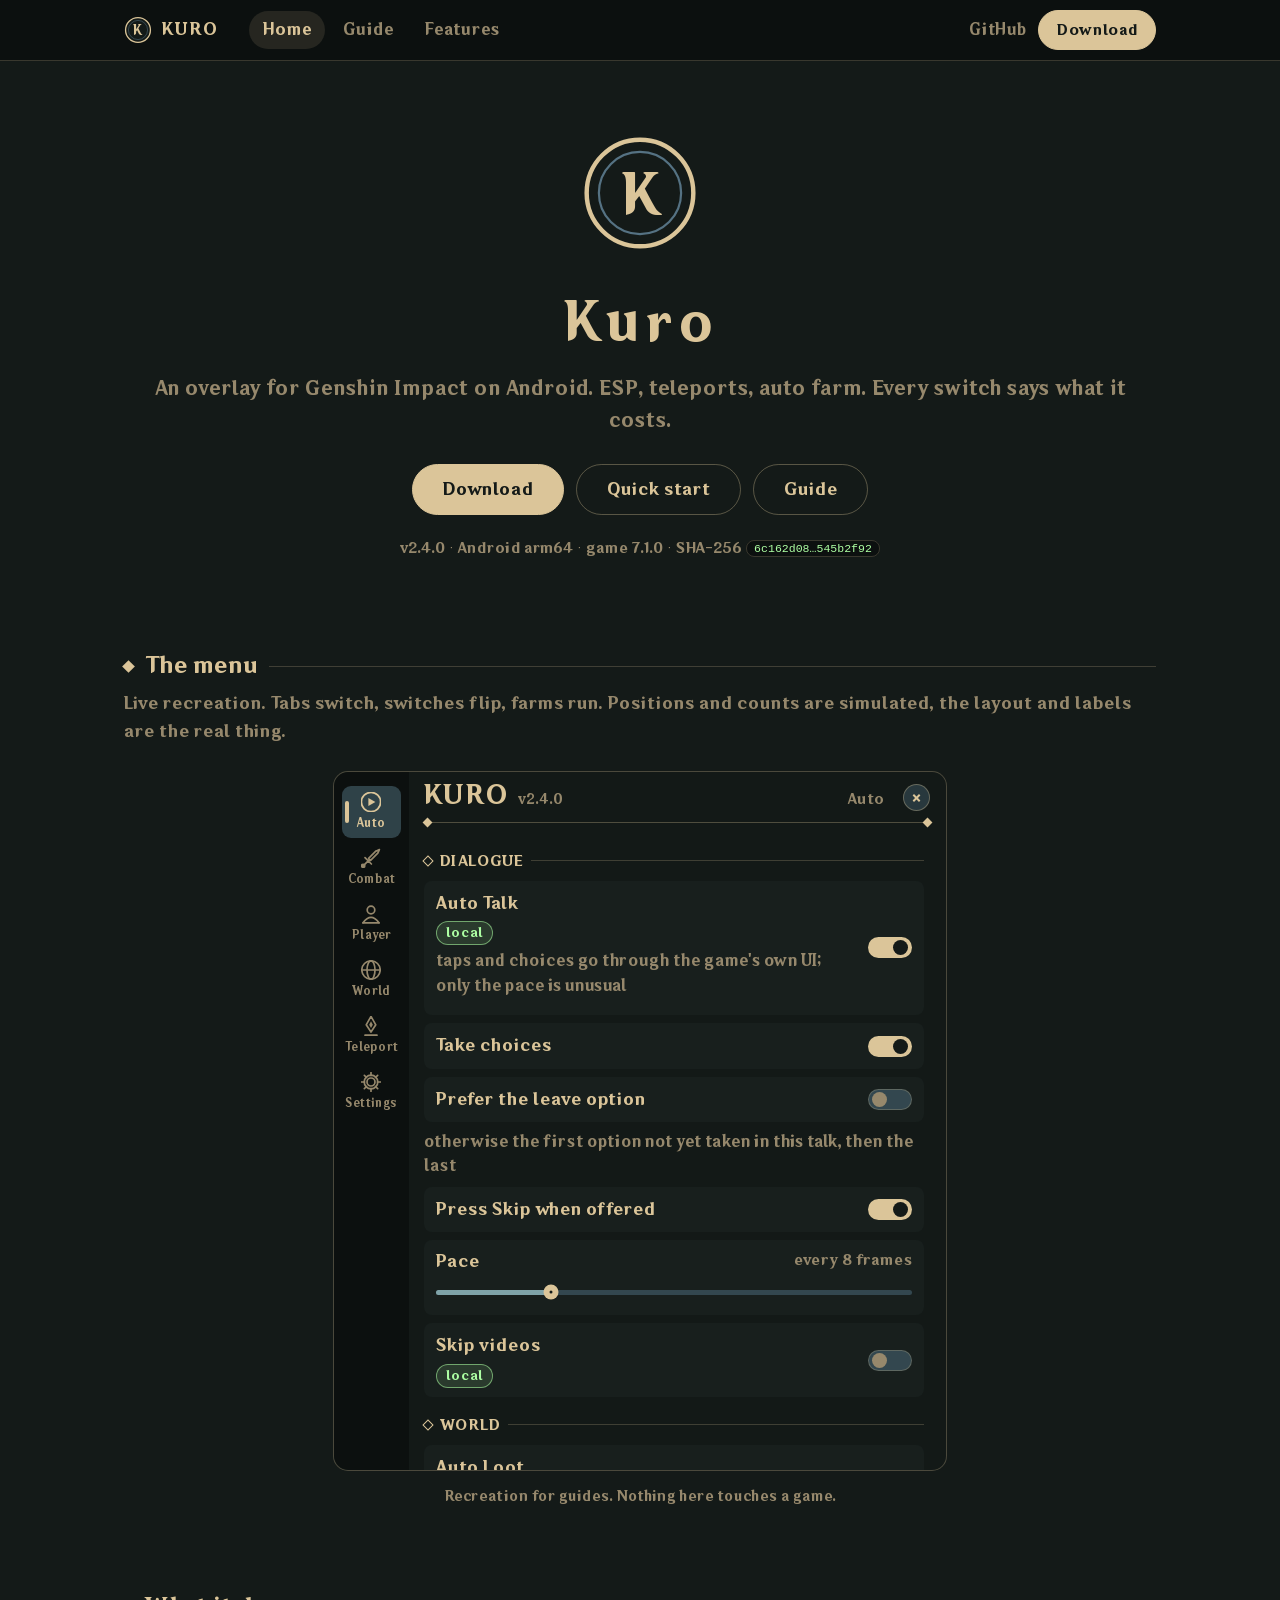
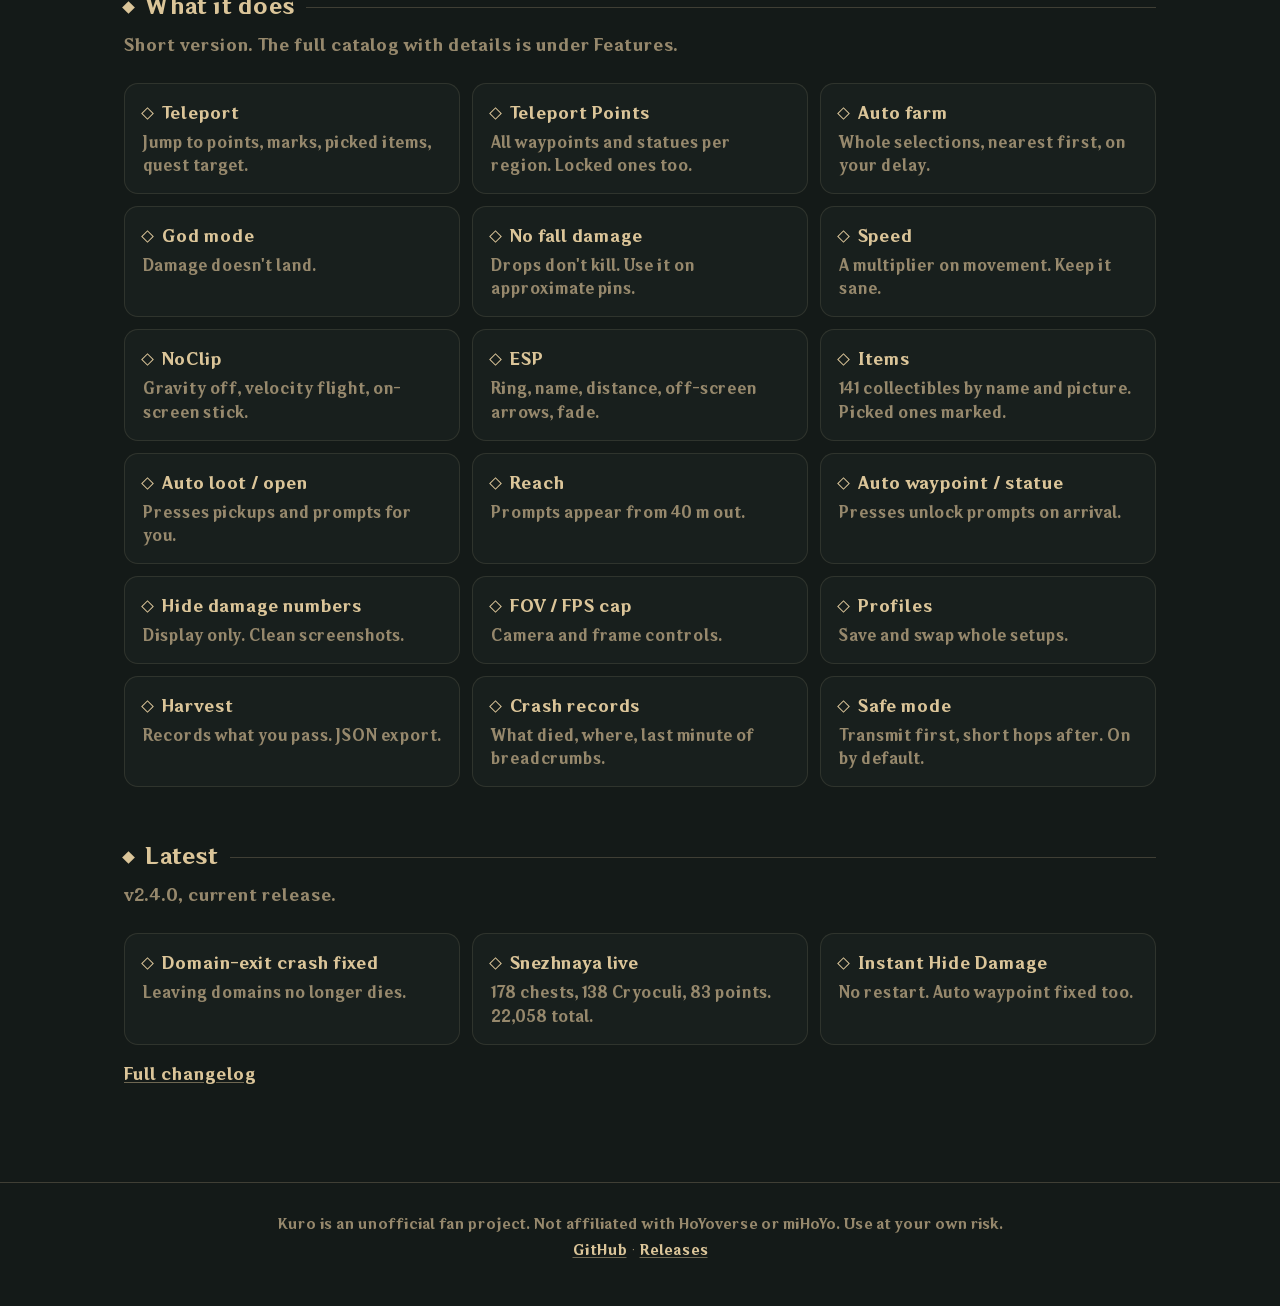
==== commit baa6cb73: "v2.4.0 refresh" ====
--- a/docs/index.html
+++ b/docs/index.html
@@ -156,7 +156,7 @@
 <a class="btn ghost" href="guide.html#start">Quick start</a>
 <a class="btn ghost" href="guide.html">Guide</a>
 </div>
-<p class="meta">v2.4.0 &middot; Android arm64 &middot; game 7.1.0 &middot; SHA-256 <code>d751042e…6b2d101a0</code></p>
+<p class="meta">v2.4.0 &middot; Android arm64 &middot; game 7.1.0 &middot; SHA-256 <code>6c162d08…545b2f92</code></p>
 </div>
 </div>
 
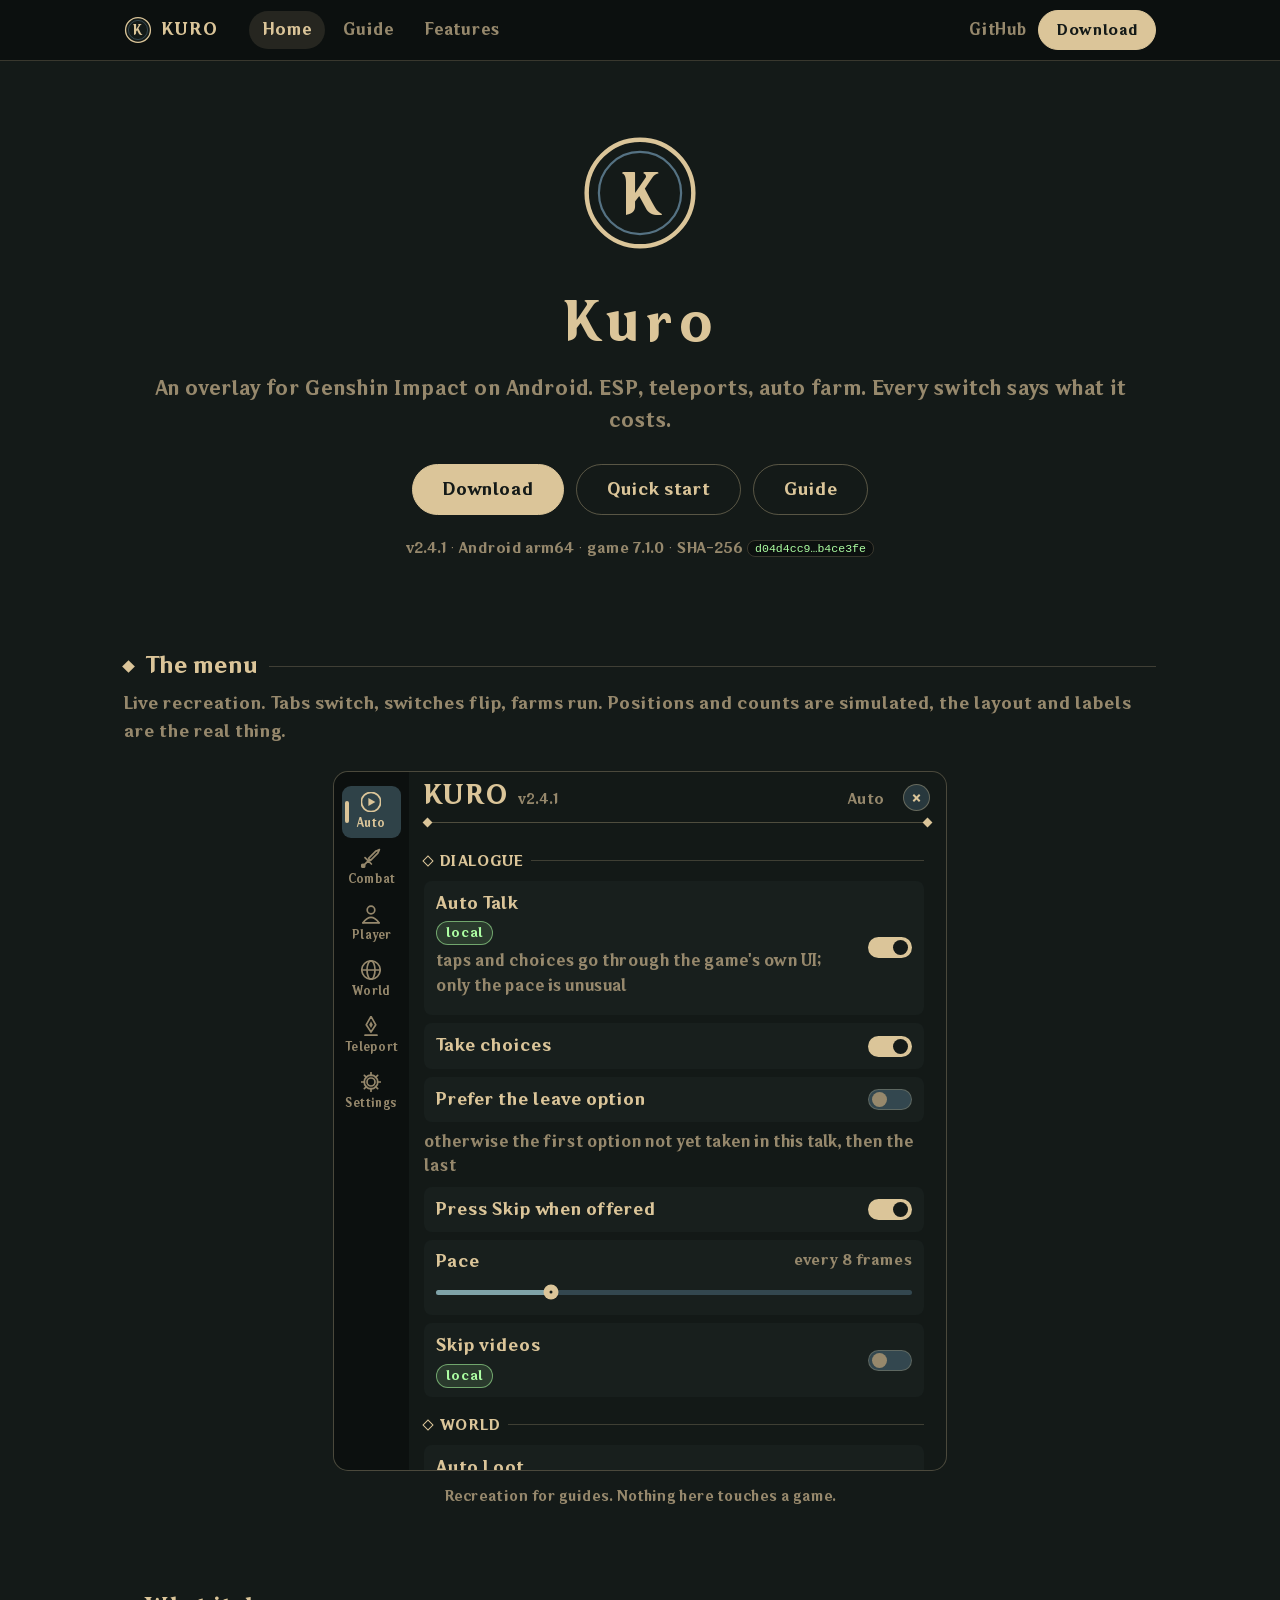
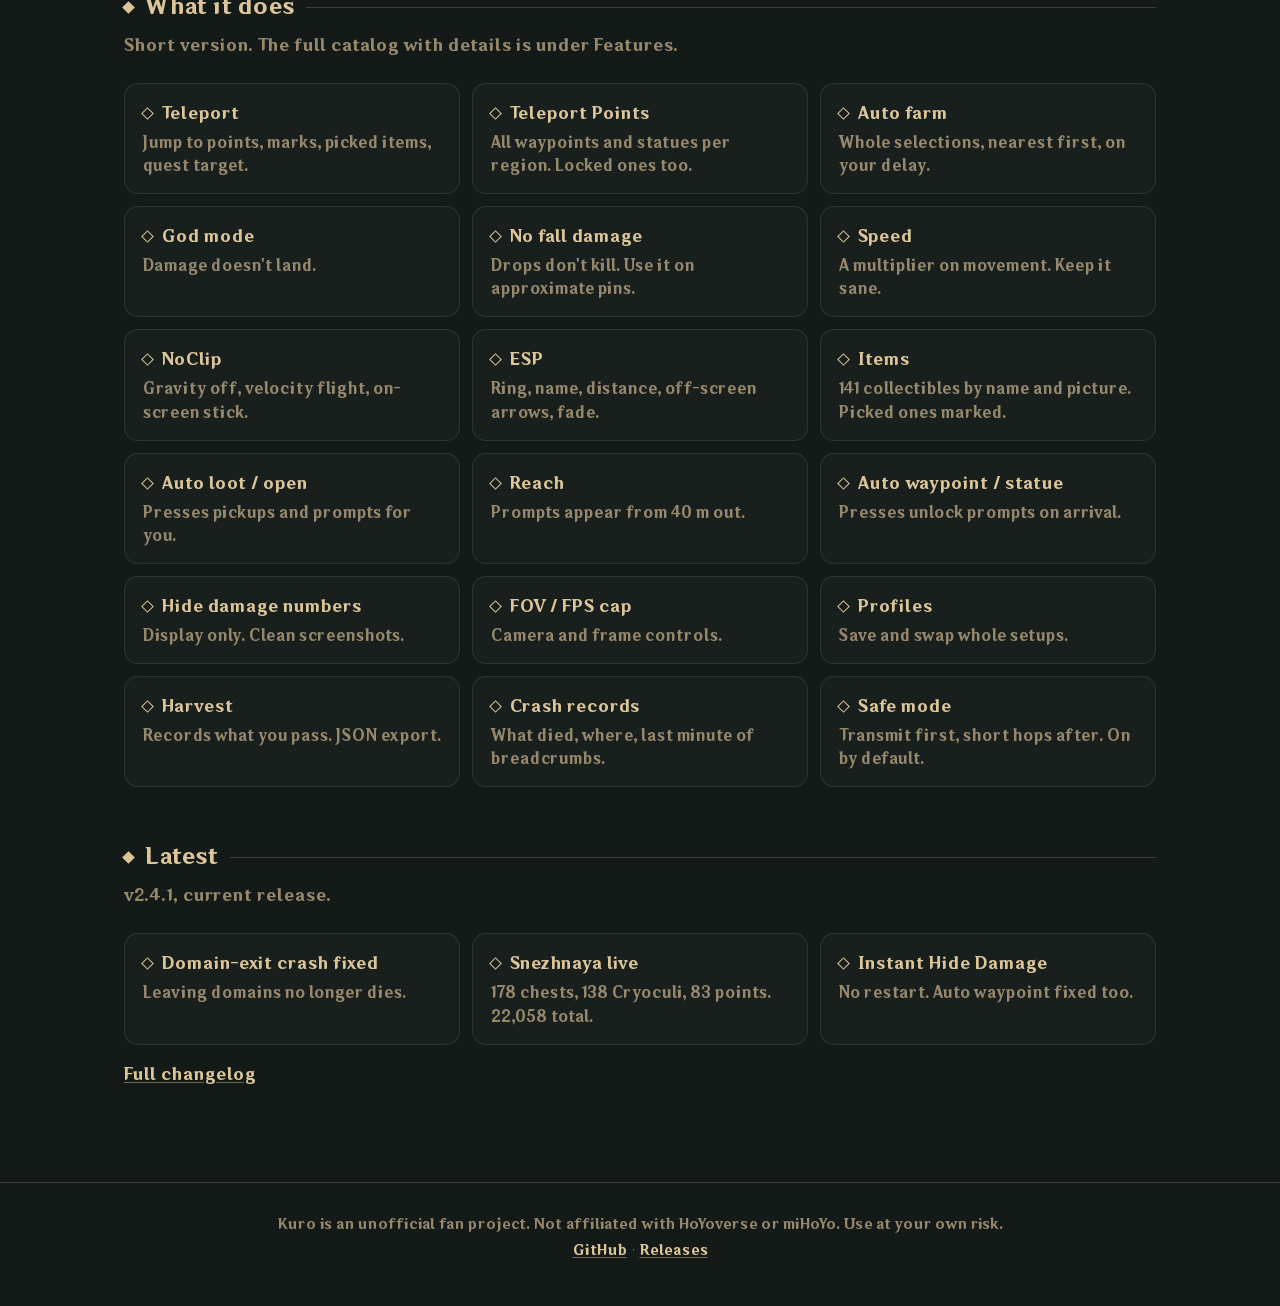
==== commit 7b972739: "v2.4.1" ====
--- a/docs/index.html
+++ b/docs/index.html
@@ -143,7 +143,7 @@
 <div class="topbar"><div class="wrap">
 <a class="brand" href="index.html"><svg viewBox="0 0 54 54"><circle cx="27" cy="27" r="24" fill="#141a18" stroke="#dbc599" stroke-width="2.5"/><circle cx="27" cy="27" r="18.5" fill="none" stroke="#557283" stroke-width="1"/><text x="27" y="28.5" text-anchor="middle" dominant-baseline="central" font-family="HYWenHei,'Hiragino Sans GB',sans-serif" font-size="24" font-weight="800" fill="#dbc599">K</text></svg>KURO</a>
 <nav class="navlinks"><a class="here" href="index.html">Home</a><a href="guide.html">Guide</a><a href="features.html">Features</a></nav>
-<span class="topright"><a class="gh" href="https://github.com/4firas/Kuro-GI">GitHub</a><a class="btn small primary" href="https://github.com/4firas/Kuro-GI/releases/tag/v2.4.0">Download</a></span>
+<span class="topright"><a class="gh" href="https://github.com/4firas/Kuro-GI">GitHub</a><a class="btn small primary" href="https://github.com/4firas/Kuro-GI/releases/tag/v2.4.1">Download</a></span>
 </div></div>
 
 <div class="wrap">
@@ -152,11 +152,11 @@
 <h1>Kuro</h1>
 <p class="tag">An overlay for Genshin Impact on Android. ESP, teleports, auto farm. Every switch says what it costs.</p>
 <div class="cta">
-<a class="btn primary" href="https://github.com/4firas/Kuro-GI/releases/tag/v2.4.0">Download</a>
+<a class="btn primary" href="https://github.com/4firas/Kuro-GI/releases/tag/v2.4.1">Download</a>
 <a class="btn ghost" href="guide.html#start">Quick start</a>
 <a class="btn ghost" href="guide.html">Guide</a>
 </div>
-<p class="meta">v2.4.0 &middot; Android arm64 &middot; game 7.1.0 &middot; SHA-256 <code>6c162d08…545b2f92</code></p>
+<p class="meta">v2.4.1 &middot; Android arm64 &middot; game 7.1.0 &middot; SHA-256 <code>d04d4cc9…b4ce3fe</code></p>
 </div>
 </div>
 
@@ -169,7 +169,7 @@
 <div class="kurail" id="kurail"><div class="kuhi" id="kuhi"></div></div>
 <div class="kumain">
 <div class="kuhead">
-<span class="kbrandline"><span class="ktitle">KURO</span><span class="kver">v2.4.0</span></span>
+<span class="kbrandline"><span class="ktitle">KURO</span><span class="kver">v2.4.1</span></span>
 <span class="kpage" id="kpagename">Auto</span>
 <button class="kuclose" id="kuclose" aria-label="close"></button>
 <div class="krule"></div>
@@ -213,7 +213,7 @@
 
 <section class="block">
 <h2 class="sec">Latest</h2>
-<p class="sub">v2.4.0, current release.</p>
+<p class="sub">v2.4.1, current release.</p>
 <div class="grid">
 <div class="feat"><h3>Domain-exit crash fixed</h3><p>Leaving domains no longer dies.</p></div>
 <div class="feat"><h3>Snezhnaya live</h3><p>178 chests, 138 Cryoculi, 83 points. 22,058 total.</p></div>
@@ -226,7 +226,7 @@
 
 <footer class="site"><div class="wrap narrow">
 <p>Kuro is an unofficial fan project. Not affiliated with HoYoverse or miHoYo. Use at your own risk.</p>
-<p><a href="https://github.com/4firas/Kuro-GI">GitHub</a> &middot; <a href="https://github.com/4firas/Kuro-GI/releases/tag/v2.4.0">Releases</a></p>
+<p><a href="https://github.com/4firas/Kuro-GI">GitHub</a> &middot; <a href="https://github.com/4firas/Kuro-GI/releases/tag/v2.4.1">Releases</a></p>
 </div></footer>
 
 <script>
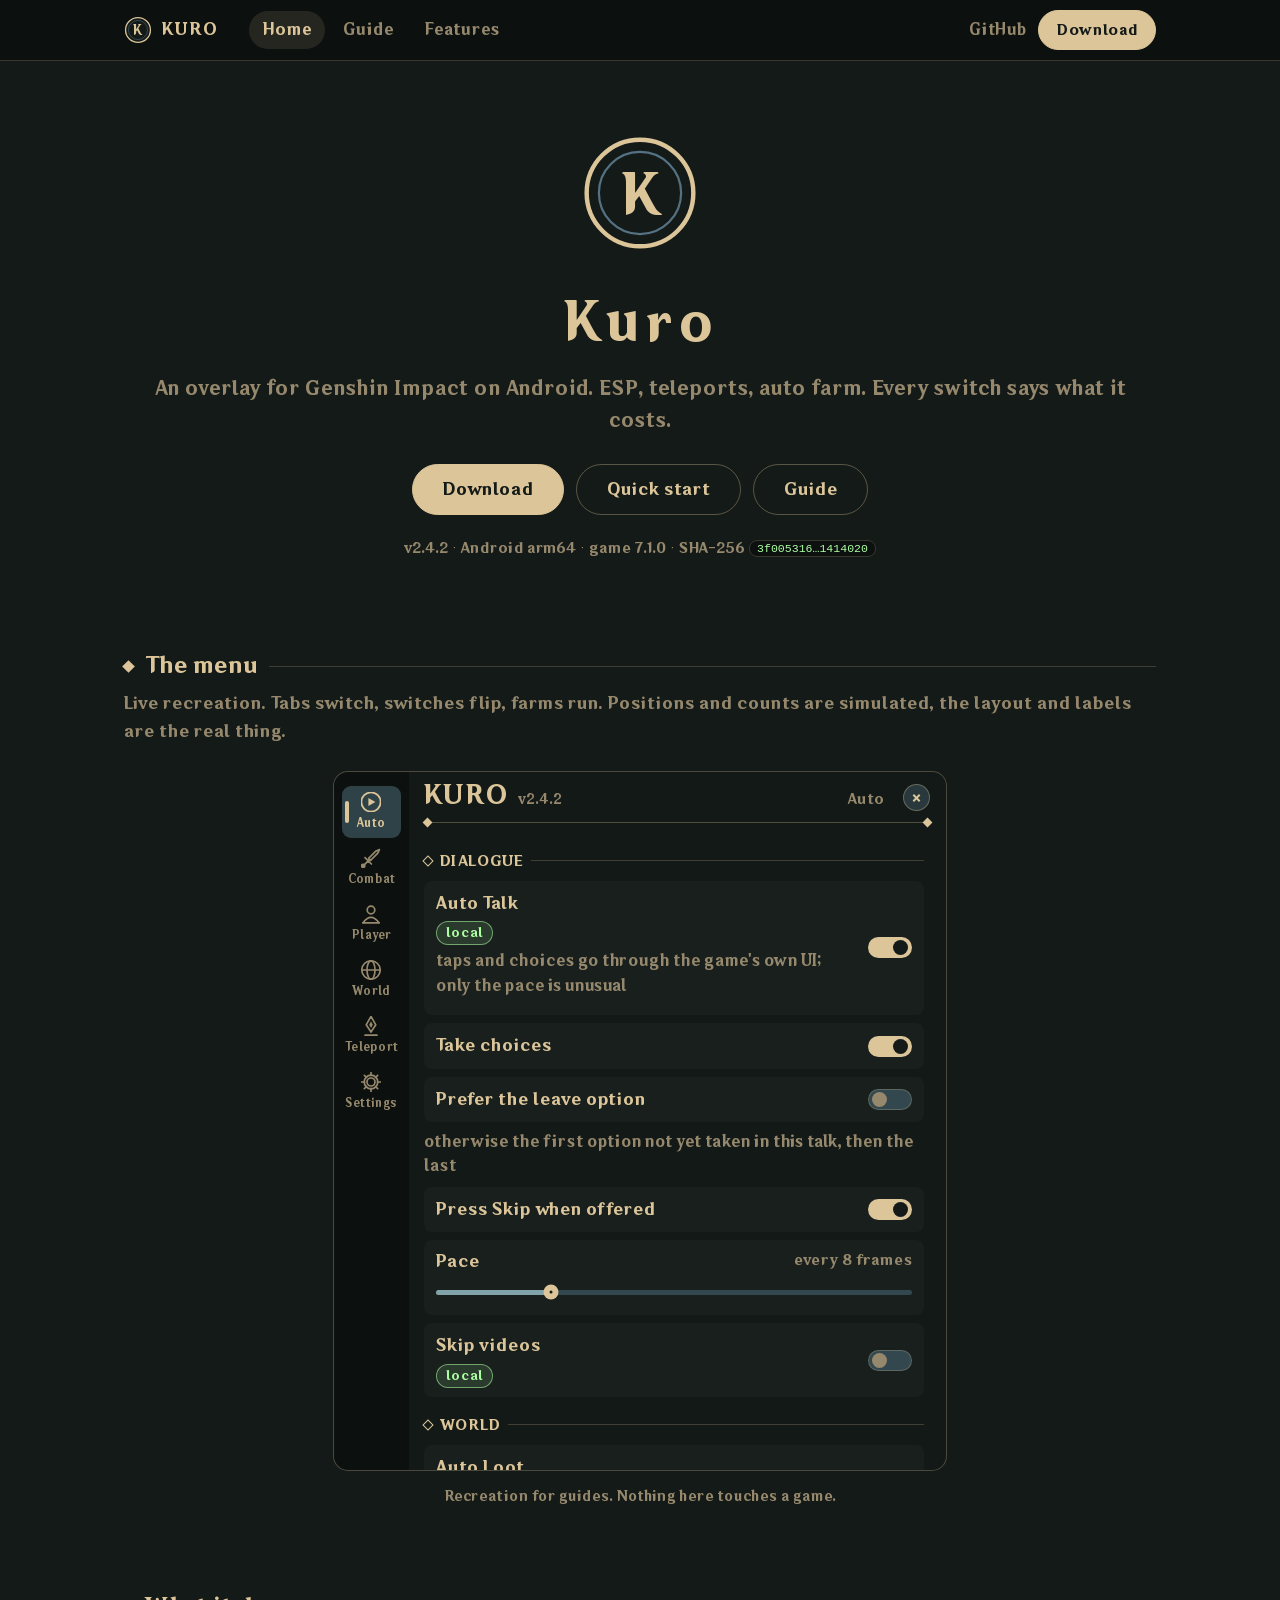
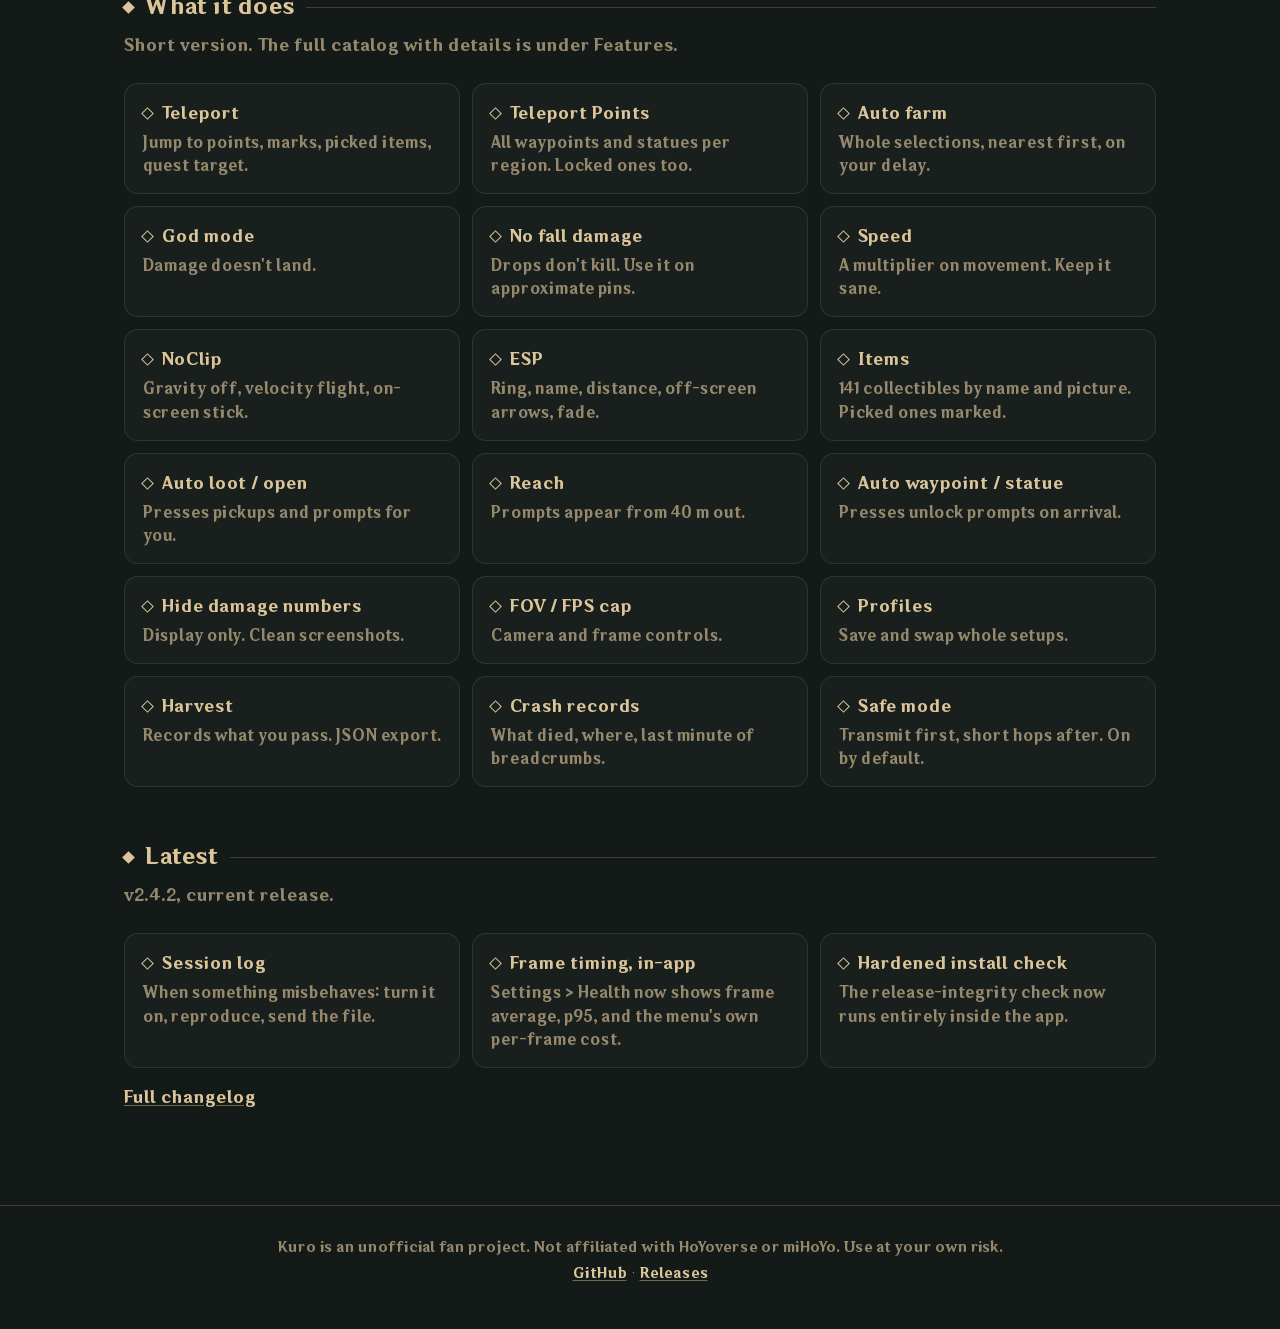
==== commit 3dd297b8: "Site: v2.4.2 live" ====
--- a/docs/index.html
+++ b/docs/index.html
@@ -143,7 +143,7 @@
 <div class="topbar"><div class="wrap">
 <a class="brand" href="index.html"><svg viewBox="0 0 54 54"><circle cx="27" cy="27" r="24" fill="#141a18" stroke="#dbc599" stroke-width="2.5"/><circle cx="27" cy="27" r="18.5" fill="none" stroke="#557283" stroke-width="1"/><text x="27" y="28.5" text-anchor="middle" dominant-baseline="central" font-family="HYWenHei,'Hiragino Sans GB',sans-serif" font-size="24" font-weight="800" fill="#dbc599">K</text></svg>KURO</a>
 <nav class="navlinks"><a class="here" href="index.html">Home</a><a href="guide.html">Guide</a><a href="features.html">Features</a></nav>
-<span class="topright"><a class="gh" href="https://github.com/4firas/Kuro-GI">GitHub</a><a class="btn small primary" href="https://github.com/4firas/Kuro-GI/releases/tag/v2.4.1">Download</a></span>
+<span class="topright"><a class="gh" href="https://github.com/4firas/Kuro-GI">GitHub</a><a class="btn small primary" href="https://github.com/4firas/Kuro-GI/releases/tag/v2.4.2">Download</a></span>
 </div></div>
 
 <div class="wrap">
@@ -152,11 +152,11 @@
 <h1>Kuro</h1>
 <p class="tag">An overlay for Genshin Impact on Android. ESP, teleports, auto farm. Every switch says what it costs.</p>
 <div class="cta">
-<a class="btn primary" href="https://github.com/4firas/Kuro-GI/releases/tag/v2.4.1">Download</a>
+<a class="btn primary" href="https://github.com/4firas/Kuro-GI/releases/tag/v2.4.2">Download</a>
 <a class="btn ghost" href="guide.html#start">Quick start</a>
 <a class="btn ghost" href="guide.html">Guide</a>
 </div>
-<p class="meta">v2.4.1 &middot; Android arm64 &middot; game 7.1.0 &middot; SHA-256 <code>d04d4cc9…b4ce3fe</code></p>
+<p class="meta">v2.4.2 &middot; Android arm64 &middot; game 7.1.0 &middot; SHA-256 <code>3f005316…1414020</code></p>
 </div>
 </div>
 
@@ -169,7 +169,7 @@
 <div class="kurail" id="kurail"><div class="kuhi" id="kuhi"></div></div>
 <div class="kumain">
 <div class="kuhead">
-<span class="kbrandline"><span class="ktitle">KURO</span><span class="kver">v2.4.1</span></span>
+<span class="kbrandline"><span class="ktitle">KURO</span><span class="kver">v2.4.2</span></span>
 <span class="kpage" id="kpagename">Auto</span>
 <button class="kuclose" id="kuclose" aria-label="close"></button>
 <div class="krule"></div>
@@ -213,11 +213,11 @@
 
 <section class="block">
 <h2 class="sec">Latest</h2>
-<p class="sub">v2.4.1, current release.</p>
+<p class="sub">v2.4.2, current release.</p>
 <div class="grid">
-<div class="feat"><h3>Domain-exit crash fixed</h3><p>Leaving domains no longer dies.</p></div>
-<div class="feat"><h3>Snezhnaya live</h3><p>178 chests, 138 Cryoculi, 83 points. 22,058 total.</p></div>
-<div class="feat"><h3>Instant Hide Damage</h3><p>No restart. Auto waypoint fixed too.</p></div>
+<div class="feat"><h3>Session log</h3><p>When something misbehaves: turn it on, reproduce, send the file.</p></div>
+<div class="feat"><h3>Frame timing, in-app</h3><p>Settings > Health now shows frame average, p95, and the menu's own per-frame cost.</p></div>
+<div class="feat"><h3>Hardened install check</h3><p>The release-integrity check now runs entirely inside the app.</p></div>
 </div>
 <p><a href="changelog.html">Full changelog</a></p>
 </section>
@@ -226,7 +226,7 @@
 
 <footer class="site"><div class="wrap narrow">
 <p>Kuro is an unofficial fan project. Not affiliated with HoYoverse or miHoYo. Use at your own risk.</p>
-<p><a href="https://github.com/4firas/Kuro-GI">GitHub</a> &middot; <a href="https://github.com/4firas/Kuro-GI/releases/tag/v2.4.1">Releases</a></p>
+<p><a href="https://github.com/4firas/Kuro-GI">GitHub</a> &middot; <a href="https://github.com/4firas/Kuro-GI/releases/tag/v2.4.2">Releases</a></p>
 </div></footer>
 
 <script>
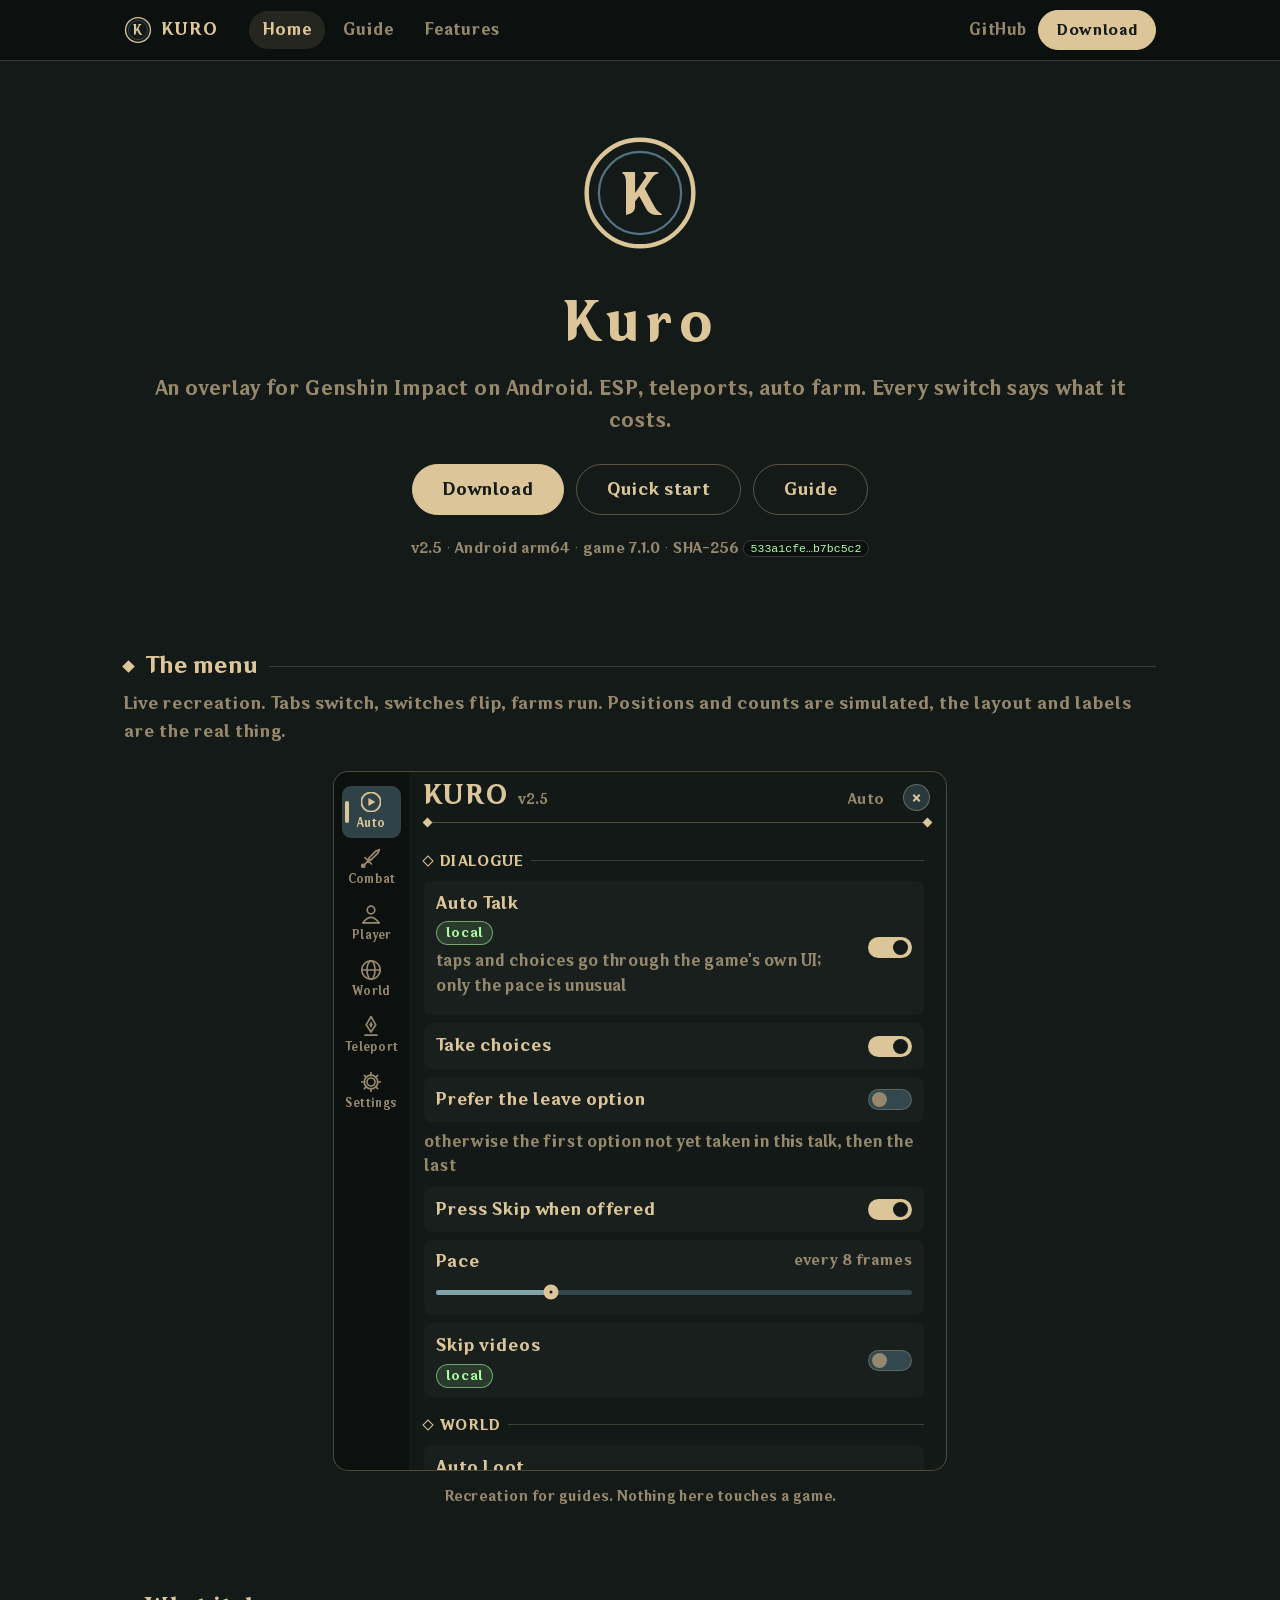
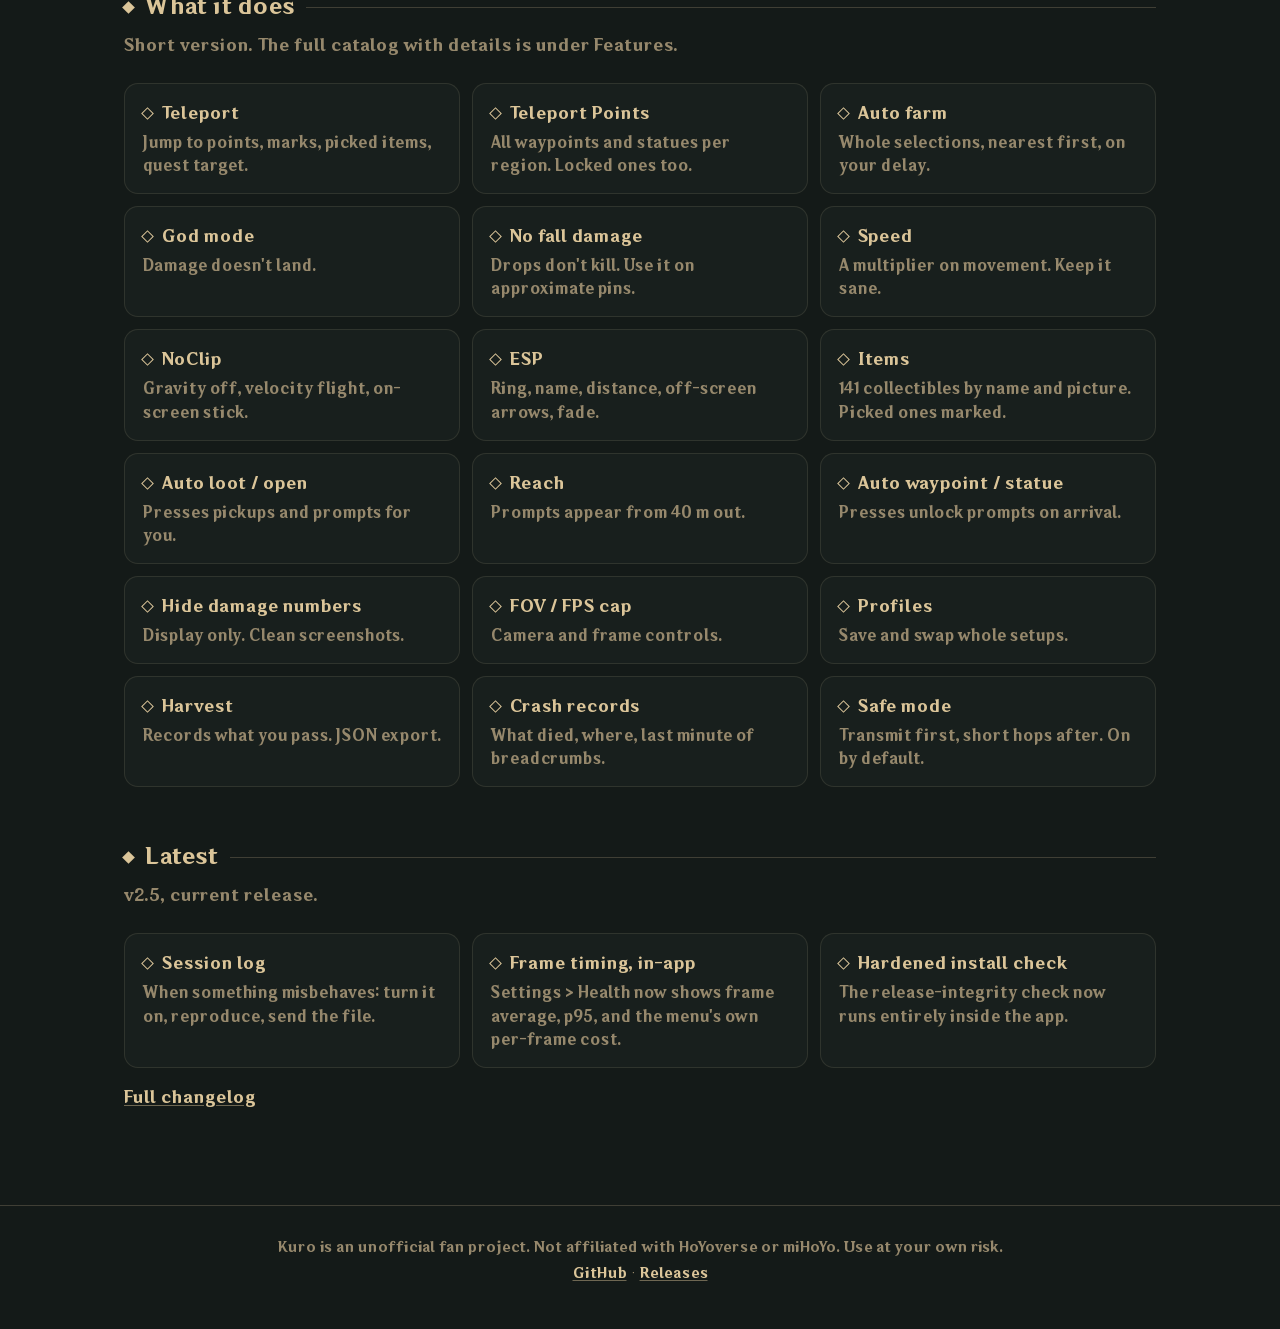
==== commit faf2c5f8: "Site: v2.5 live" ====
--- a/docs/index.html
+++ b/docs/index.html
@@ -143,7 +143,7 @@
 <div class="topbar"><div class="wrap">
 <a class="brand" href="index.html"><svg viewBox="0 0 54 54"><circle cx="27" cy="27" r="24" fill="#141a18" stroke="#dbc599" stroke-width="2.5"/><circle cx="27" cy="27" r="18.5" fill="none" stroke="#557283" stroke-width="1"/><text x="27" y="28.5" text-anchor="middle" dominant-baseline="central" font-family="HYWenHei,'Hiragino Sans GB',sans-serif" font-size="24" font-weight="800" fill="#dbc599">K</text></svg>KURO</a>
 <nav class="navlinks"><a class="here" href="index.html">Home</a><a href="guide.html">Guide</a><a href="features.html">Features</a></nav>
-<span class="topright"><a class="gh" href="https://github.com/4firas/Kuro-GI">GitHub</a><a class="btn small primary" href="https://github.com/4firas/Kuro-GI/releases/tag/v2.4.2">Download</a></span>
+<span class="topright"><a class="gh" href="https://github.com/4firas/Kuro-GI">GitHub</a><a class="btn small primary" href="https://github.com/4firas/Kuro-GI/releases/tag/v2.5">Download</a></span>
 </div></div>
 
 <div class="wrap">
@@ -152,11 +152,11 @@
 <h1>Kuro</h1>
 <p class="tag">An overlay for Genshin Impact on Android. ESP, teleports, auto farm. Every switch says what it costs.</p>
 <div class="cta">
-<a class="btn primary" href="https://github.com/4firas/Kuro-GI/releases/tag/v2.4.2">Download</a>
+<a class="btn primary" href="https://github.com/4firas/Kuro-GI/releases/tag/v2.5">Download</a>
 <a class="btn ghost" href="guide.html#start">Quick start</a>
 <a class="btn ghost" href="guide.html">Guide</a>
 </div>
-<p class="meta">v2.4.2 &middot; Android arm64 &middot; game 7.1.0 &middot; SHA-256 <code>3f005316…1414020</code></p>
+<p class="meta">v2.5 &middot; Android arm64 &middot; game 7.1.0 &middot; SHA-256 <code>533a1cfe…b7bc5c2</code></p>
 </div>
 </div>
 
@@ -169,7 +169,7 @@
 <div class="kurail" id="kurail"><div class="kuhi" id="kuhi"></div></div>
 <div class="kumain">
 <div class="kuhead">
-<span class="kbrandline"><span class="ktitle">KURO</span><span class="kver">v2.4.2</span></span>
+<span class="kbrandline"><span class="ktitle">KURO</span><span class="kver">v2.5</span></span>
 <span class="kpage" id="kpagename">Auto</span>
 <button class="kuclose" id="kuclose" aria-label="close"></button>
 <div class="krule"></div>
@@ -213,7 +213,7 @@
 
 <section class="block">
 <h2 class="sec">Latest</h2>
-<p class="sub">v2.4.2, current release.</p>
+<p class="sub">v2.5, current release.</p>
 <div class="grid">
 <div class="feat"><h3>Session log</h3><p>When something misbehaves: turn it on, reproduce, send the file.</p></div>
 <div class="feat"><h3>Frame timing, in-app</h3><p>Settings > Health now shows frame average, p95, and the menu's own per-frame cost.</p></div>
@@ -226,7 +226,7 @@
 
 <footer class="site"><div class="wrap narrow">
 <p>Kuro is an unofficial fan project. Not affiliated with HoYoverse or miHoYo. Use at your own risk.</p>
-<p><a href="https://github.com/4firas/Kuro-GI">GitHub</a> &middot; <a href="https://github.com/4firas/Kuro-GI/releases/tag/v2.4.2">Releases</a></p>
+<p><a href="https://github.com/4firas/Kuro-GI">GitHub</a> &middot; <a href="https://github.com/4firas/Kuro-GI/releases/tag/v2.5">Releases</a></p>
 </div></footer>
 
 <script>
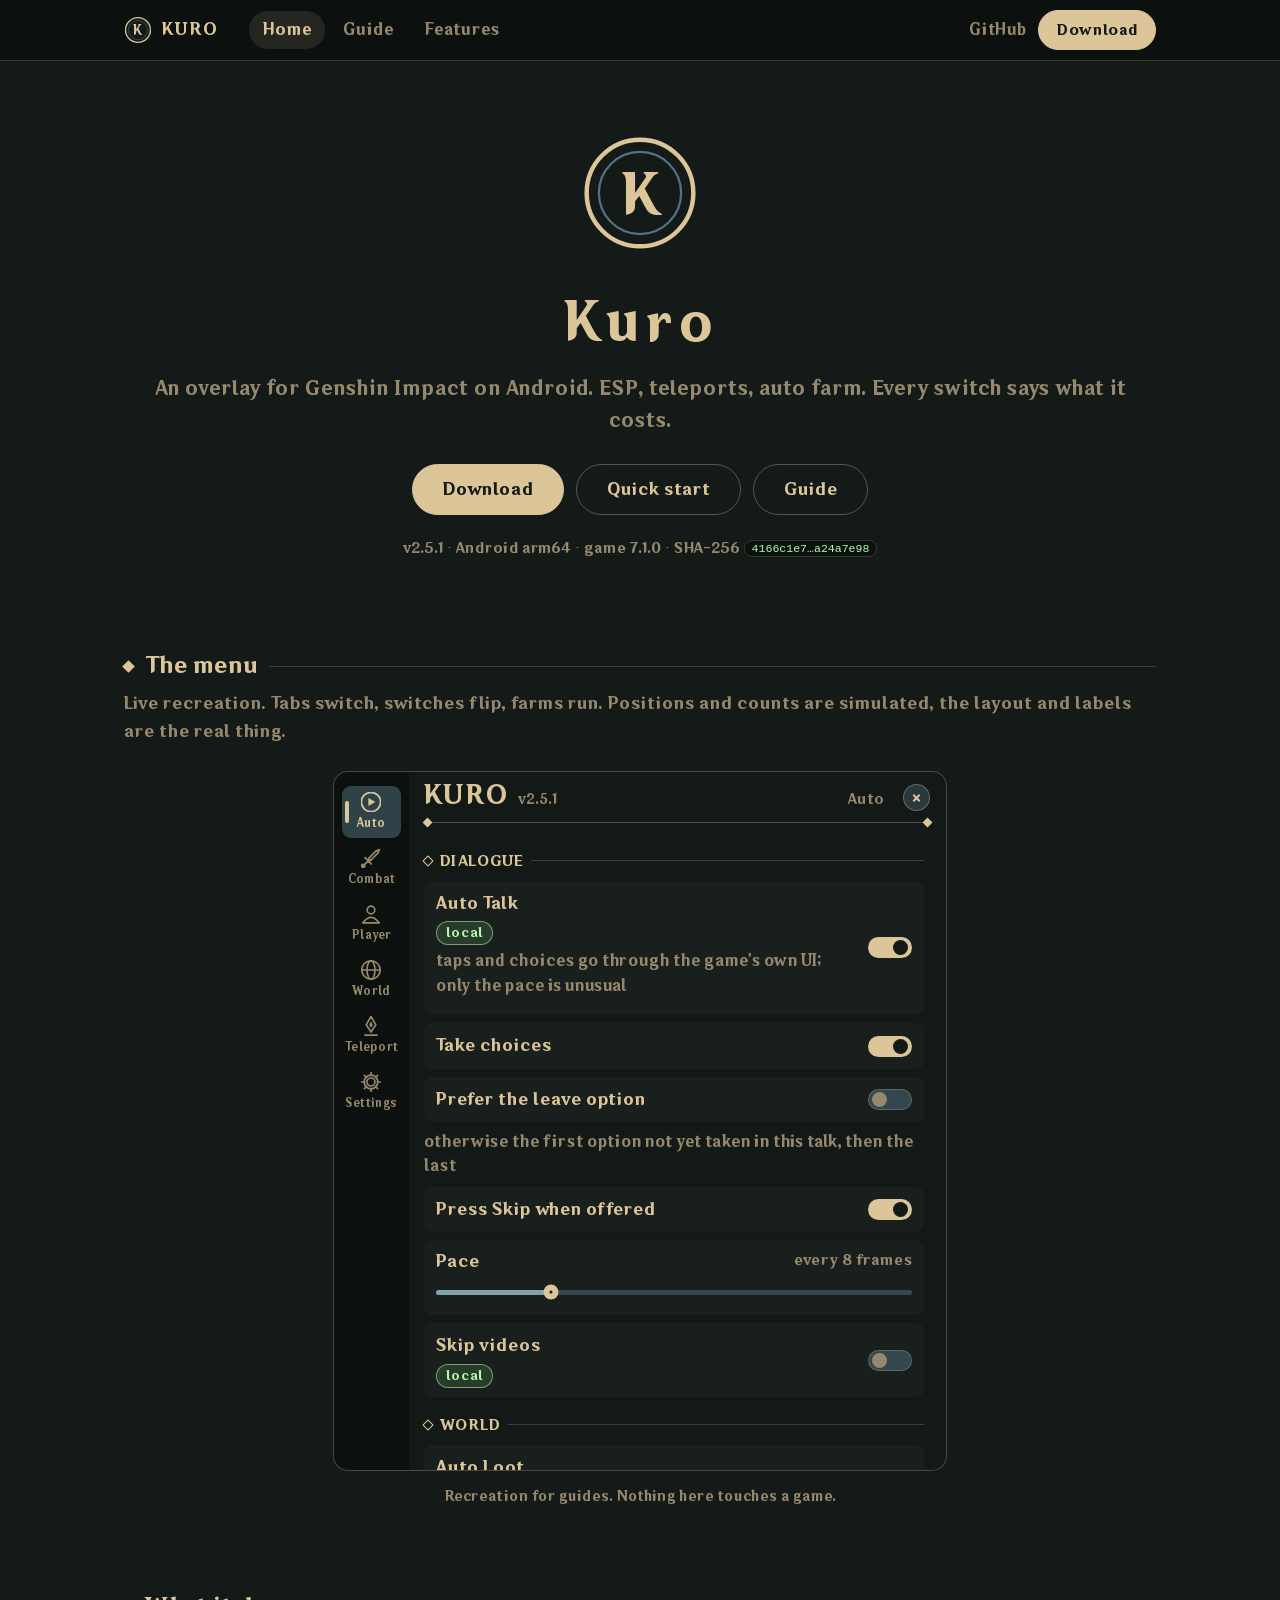
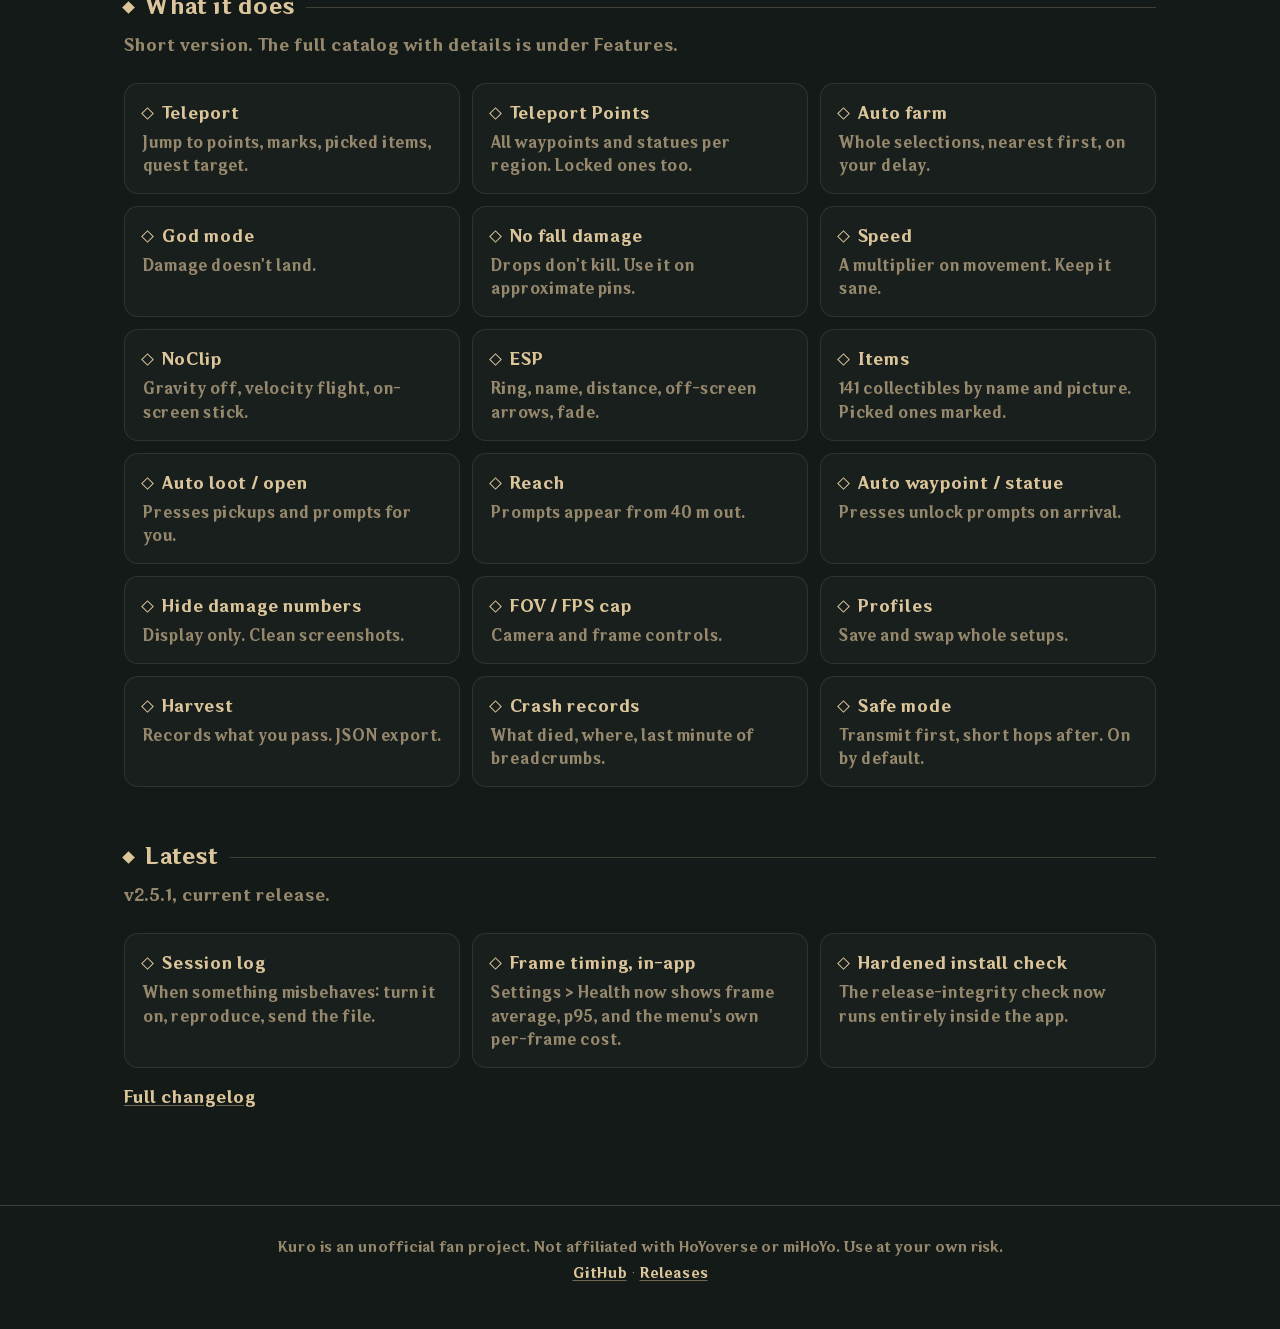
==== commit 89e14a26: "Site: v2.5.1 live" ====
--- a/docs/index.html
+++ b/docs/index.html
@@ -143,7 +143,7 @@
 <div class="topbar"><div class="wrap">
 <a class="brand" href="index.html"><svg viewBox="0 0 54 54"><circle cx="27" cy="27" r="24" fill="#141a18" stroke="#dbc599" stroke-width="2.5"/><circle cx="27" cy="27" r="18.5" fill="none" stroke="#557283" stroke-width="1"/><text x="27" y="28.5" text-anchor="middle" dominant-baseline="central" font-family="HYWenHei,'Hiragino Sans GB',sans-serif" font-size="24" font-weight="800" fill="#dbc599">K</text></svg>KURO</a>
 <nav class="navlinks"><a class="here" href="index.html">Home</a><a href="guide.html">Guide</a><a href="features.html">Features</a></nav>
-<span class="topright"><a class="gh" href="https://github.com/4firas/Kuro-GI">GitHub</a><a class="btn small primary" href="https://github.com/4firas/Kuro-GI/releases/tag/v2.5">Download</a></span>
+<span class="topright"><a class="gh" href="https://github.com/4firas/Kuro-GI">GitHub</a><a class="btn small primary" href="https://github.com/4firas/Kuro-GI/releases/tag/v2.5.1">Download</a></span>
 </div></div>
 
 <div class="wrap">
@@ -152,11 +152,11 @@
 <h1>Kuro</h1>
 <p class="tag">An overlay for Genshin Impact on Android. ESP, teleports, auto farm. Every switch says what it costs.</p>
 <div class="cta">
-<a class="btn primary" href="https://github.com/4firas/Kuro-GI/releases/tag/v2.5">Download</a>
+<a class="btn primary" href="https://github.com/4firas/Kuro-GI/releases/tag/v2.5.1">Download</a>
 <a class="btn ghost" href="guide.html#start">Quick start</a>
 <a class="btn ghost" href="guide.html">Guide</a>
 </div>
-<p class="meta">v2.5 &middot; Android arm64 &middot; game 7.1.0 &middot; SHA-256 <code>533a1cfe…b7bc5c2</code></p>
+<p class="meta">v2.5.1 &middot; Android arm64 &middot; game 7.1.0 &middot; SHA-256 <code>4166c1e7…a24a7e98</code></p>
 </div>
 </div>
 
@@ -169,7 +169,7 @@
 <div class="kurail" id="kurail"><div class="kuhi" id="kuhi"></div></div>
 <div class="kumain">
 <div class="kuhead">
-<span class="kbrandline"><span class="ktitle">KURO</span><span class="kver">v2.5</span></span>
+<span class="kbrandline"><span class="ktitle">KURO</span><span class="kver">v2.5.1</span></span>
 <span class="kpage" id="kpagename">Auto</span>
 <button class="kuclose" id="kuclose" aria-label="close"></button>
 <div class="krule"></div>
@@ -213,7 +213,7 @@
 
 <section class="block">
 <h2 class="sec">Latest</h2>
-<p class="sub">v2.5, current release.</p>
+<p class="sub">v2.5.1, current release.</p>
 <div class="grid">
 <div class="feat"><h3>Session log</h3><p>When something misbehaves: turn it on, reproduce, send the file.</p></div>
 <div class="feat"><h3>Frame timing, in-app</h3><p>Settings > Health now shows frame average, p95, and the menu's own per-frame cost.</p></div>
@@ -226,7 +226,7 @@
 
 <footer class="site"><div class="wrap narrow">
 <p>Kuro is an unofficial fan project. Not affiliated with HoYoverse or miHoYo. Use at your own risk.</p>
-<p><a href="https://github.com/4firas/Kuro-GI">GitHub</a> &middot; <a href="https://github.com/4firas/Kuro-GI/releases/tag/v2.5">Releases</a></p>
+<p><a href="https://github.com/4firas/Kuro-GI">GitHub</a> &middot; <a href="https://github.com/4firas/Kuro-GI/releases/tag/v2.5.1">Releases</a></p>
 </div></footer>
 
 <script>
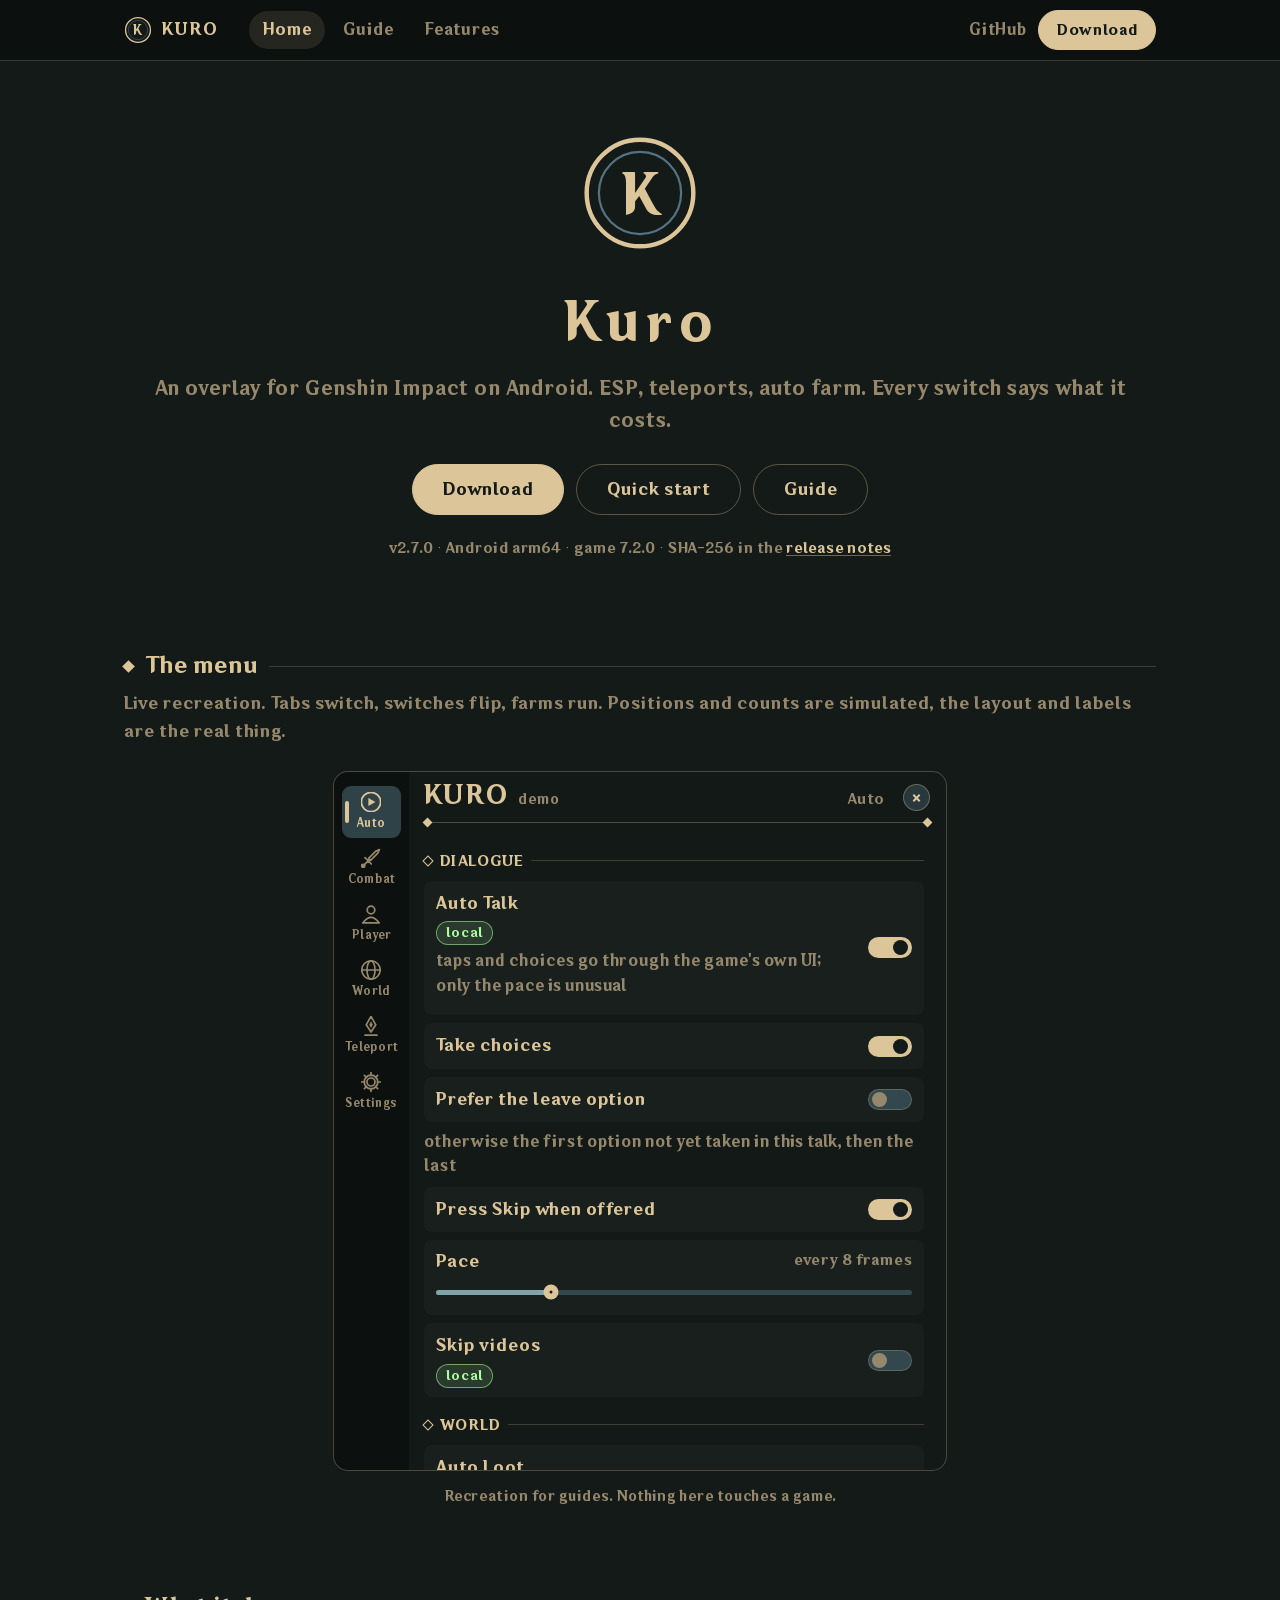
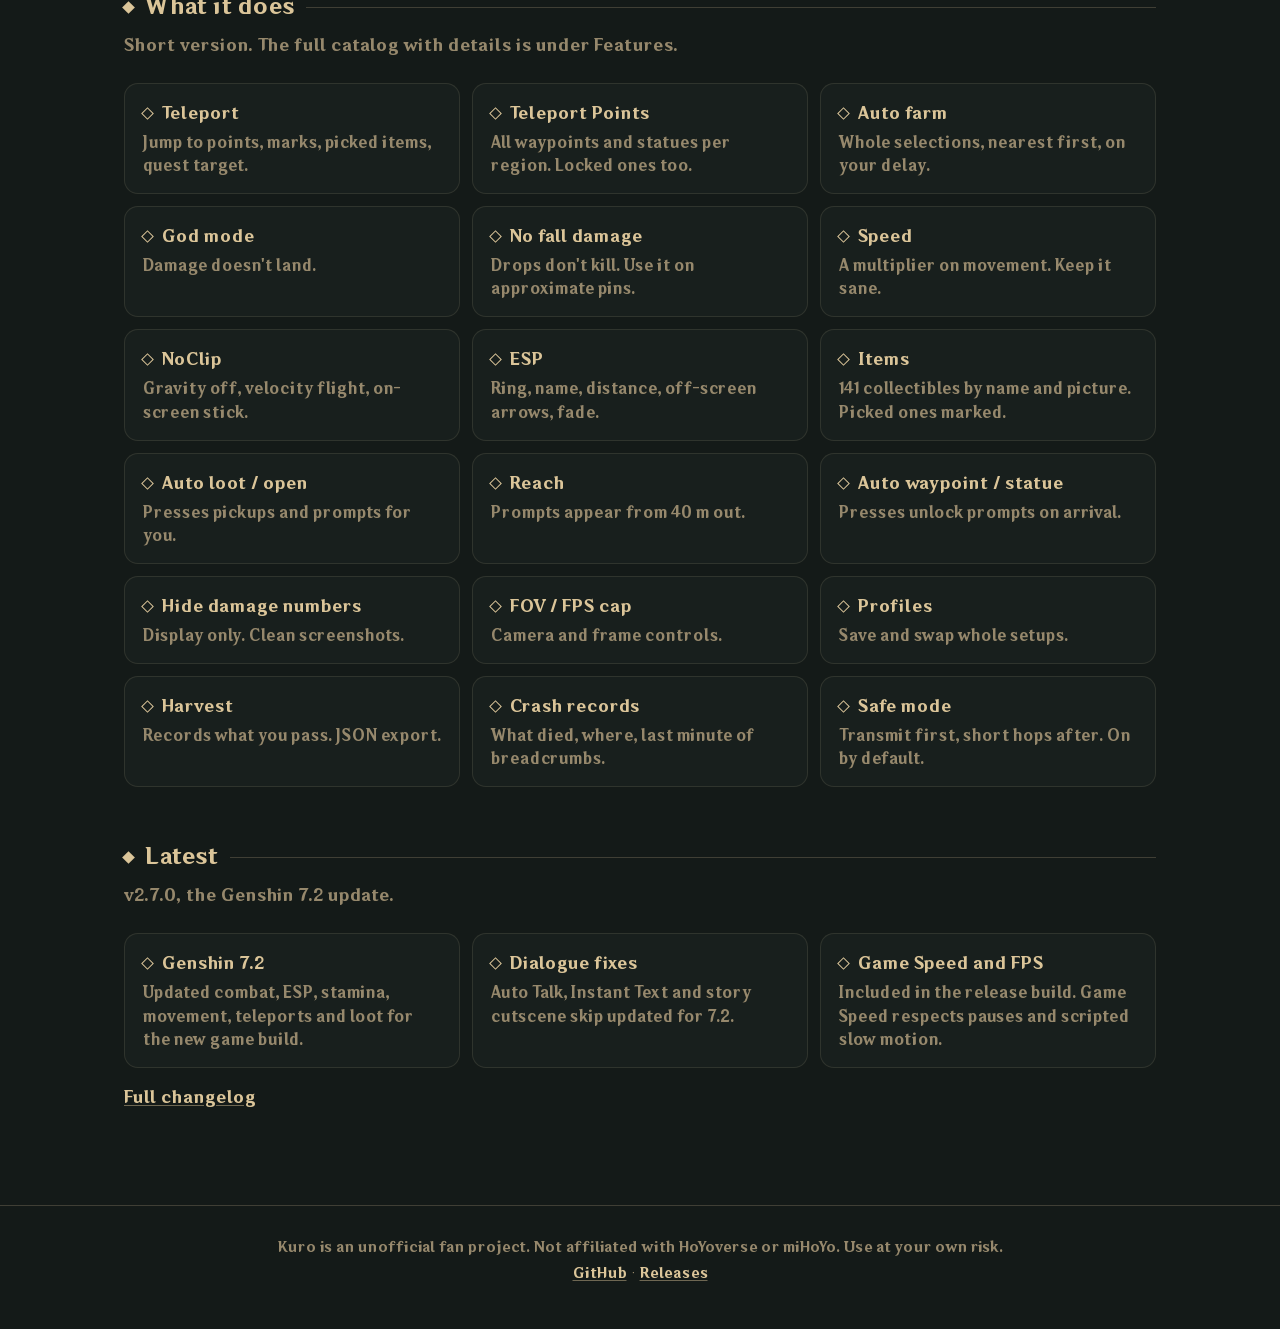
==== commit 235c6e52: "site: Genshin 7.2 release and current download links" ====
--- a/docs/index.html
+++ b/docs/index.html
@@ -143,7 +143,7 @@
 <div class="topbar"><div class="wrap">
 <a class="brand" href="index.html"><svg viewBox="0 0 54 54"><circle cx="27" cy="27" r="24" fill="#141a18" stroke="#dbc599" stroke-width="2.5"/><circle cx="27" cy="27" r="18.5" fill="none" stroke="#557283" stroke-width="1"/><text x="27" y="28.5" text-anchor="middle" dominant-baseline="central" font-family="HYWenHei,'Hiragino Sans GB',sans-serif" font-size="24" font-weight="800" fill="#dbc599">K</text></svg>KURO</a>
 <nav class="navlinks"><a class="here" href="index.html">Home</a><a href="guide.html">Guide</a><a href="features.html">Features</a></nav>
-<span class="topright"><a class="gh" href="https://github.com/4firas/Kuro-GI">GitHub</a><a class="btn small primary" href="https://github.com/4firas/Kuro-GI/releases/tag/v2.5.1">Download</a></span>
+<span class="topright"><a class="gh" href="https://github.com/4firas/Kuro-GI">GitHub</a><a class="btn small primary" href="https://github.com/4firas/Kuro-GI/releases/latest">Download</a></span>
 </div></div>
 
 <div class="wrap">
@@ -152,11 +152,11 @@
 <h1>Kuro</h1>
 <p class="tag">An overlay for Genshin Impact on Android. ESP, teleports, auto farm. Every switch says what it costs.</p>
 <div class="cta">
-<a class="btn primary" href="https://github.com/4firas/Kuro-GI/releases/tag/v2.5.1">Download</a>
+<a class="btn primary" href="https://github.com/4firas/Kuro-GI/releases/latest">Download</a>
 <a class="btn ghost" href="guide.html#start">Quick start</a>
 <a class="btn ghost" href="guide.html">Guide</a>
 </div>
-<p class="meta">v2.5.1 &middot; Android arm64 &middot; game 7.1.0 &middot; SHA-256 <code>4166c1e7…a24a7e98</code></p>
+<p class="meta">v2.7.0 &middot; Android arm64 &middot; game 7.2.0 &middot; SHA-256 in the <a href="https://github.com/4firas/Kuro-GI/releases/tag/v2.7.0">release notes</a></p>
 </div>
 </div>
 
@@ -169,7 +169,7 @@
 <div class="kurail" id="kurail"><div class="kuhi" id="kuhi"></div></div>
 <div class="kumain">
 <div class="kuhead">
-<span class="kbrandline"><span class="ktitle">KURO</span><span class="kver">v2.5.1</span></span>
+<span class="kbrandline"><span class="ktitle">KURO</span><span class="kver">demo</span></span>
 <span class="kpage" id="kpagename">Auto</span>
 <button class="kuclose" id="kuclose" aria-label="close"></button>
 <div class="krule"></div>
@@ -213,11 +213,11 @@
 
 <section class="block">
 <h2 class="sec">Latest</h2>
-<p class="sub">v2.5.1, current release.</p>
+<p class="sub">v2.7.0, the Genshin 7.2 update.</p>
 <div class="grid">
-<div class="feat"><h3>Session log</h3><p>When something misbehaves: turn it on, reproduce, send the file.</p></div>
-<div class="feat"><h3>Frame timing, in-app</h3><p>Settings > Health now shows frame average, p95, and the menu's own per-frame cost.</p></div>
-<div class="feat"><h3>Hardened install check</h3><p>The release-integrity check now runs entirely inside the app.</p></div>
+<div class="feat"><h3>Genshin 7.2</h3><p>Updated combat, ESP, stamina, movement, teleports and loot for the new game build.</p></div>
+<div class="feat"><h3>Dialogue fixes</h3><p>Auto Talk, Instant Text and story cutscene skip updated for 7.2.</p></div>
+<div class="feat"><h3>Game Speed and FPS</h3><p>Included in the release build. Game Speed respects pauses and scripted slow motion.</p></div>
 </div>
 <p><a href="changelog.html">Full changelog</a></p>
 </section>
@@ -226,7 +226,7 @@
 
 <footer class="site"><div class="wrap narrow">
 <p>Kuro is an unofficial fan project. Not affiliated with HoYoverse or miHoYo. Use at your own risk.</p>
-<p><a href="https://github.com/4firas/Kuro-GI">GitHub</a> &middot; <a href="https://github.com/4firas/Kuro-GI/releases/tag/v2.5.1">Releases</a></p>
+<p><a href="https://github.com/4firas/Kuro-GI">GitHub</a> &middot; <a href="https://github.com/4firas/Kuro-GI/releases/latest">Releases</a></p>
 </div></footer>
 
 <script>
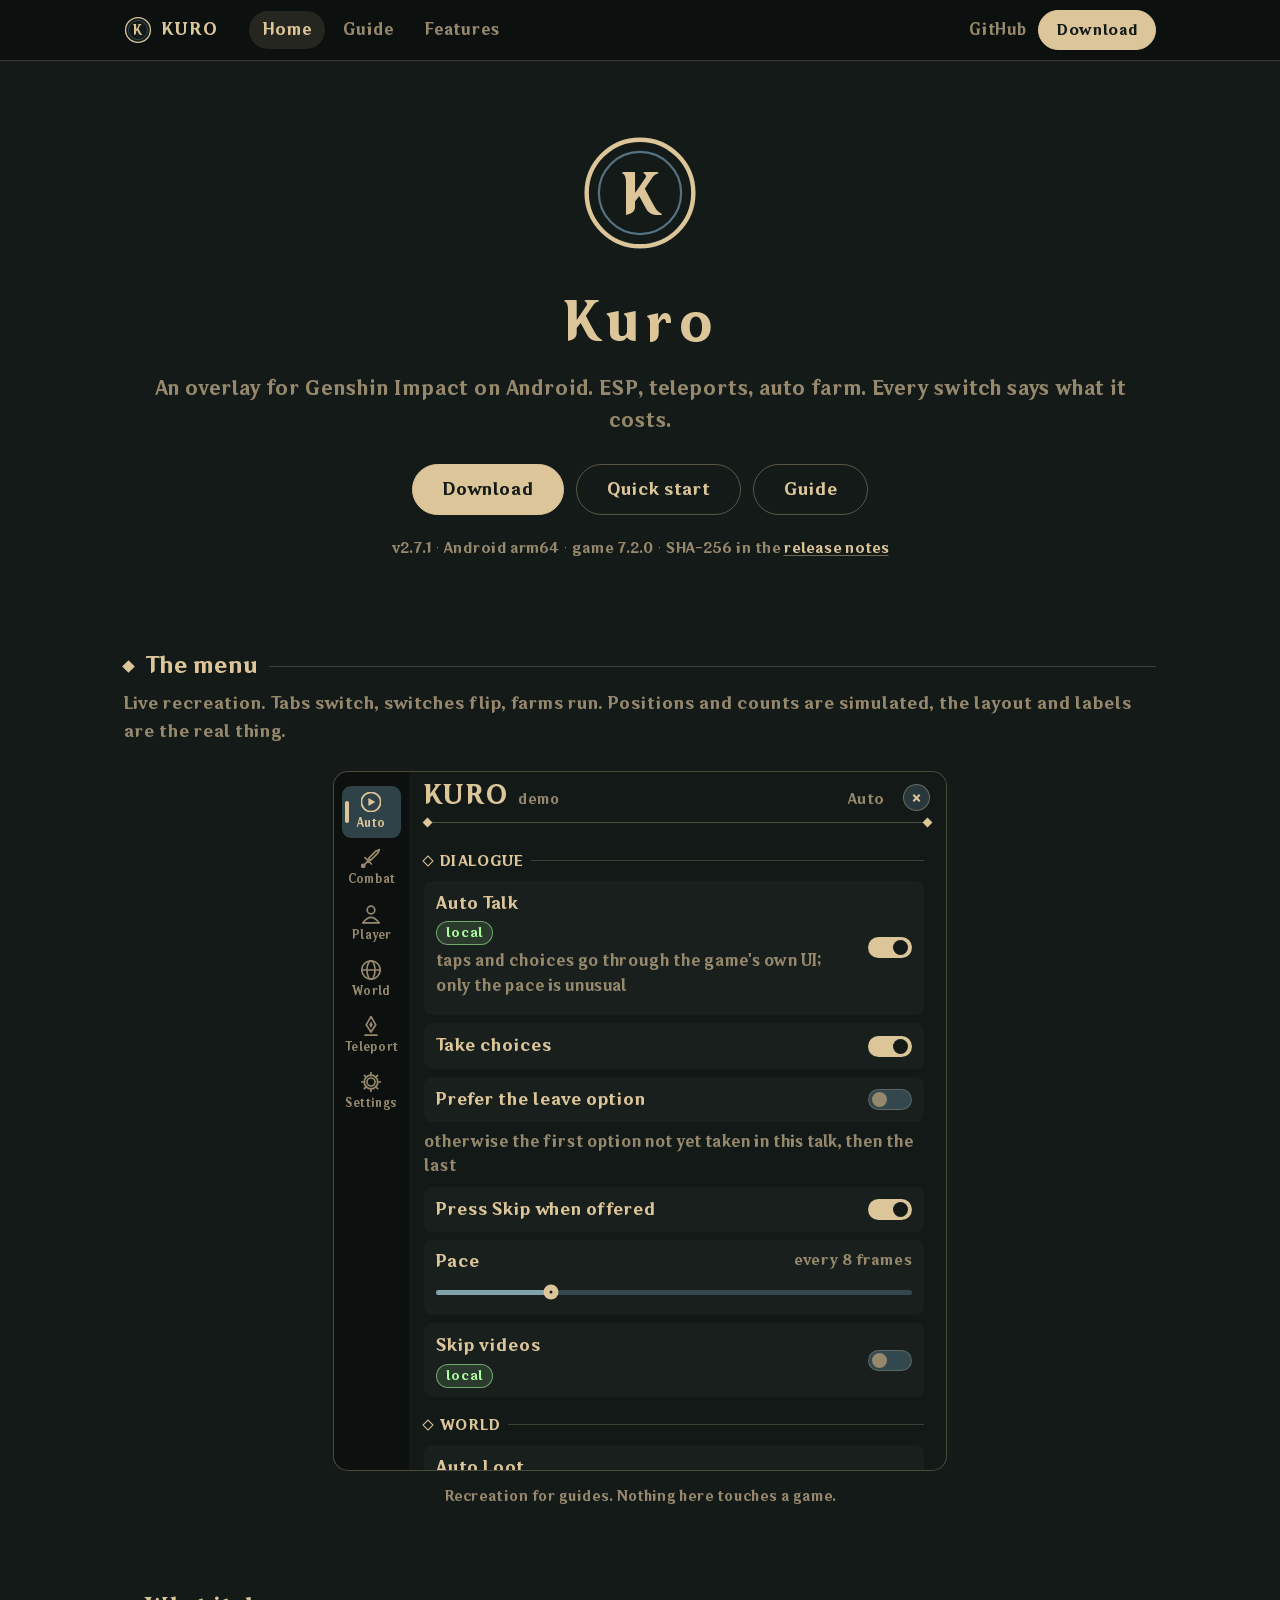
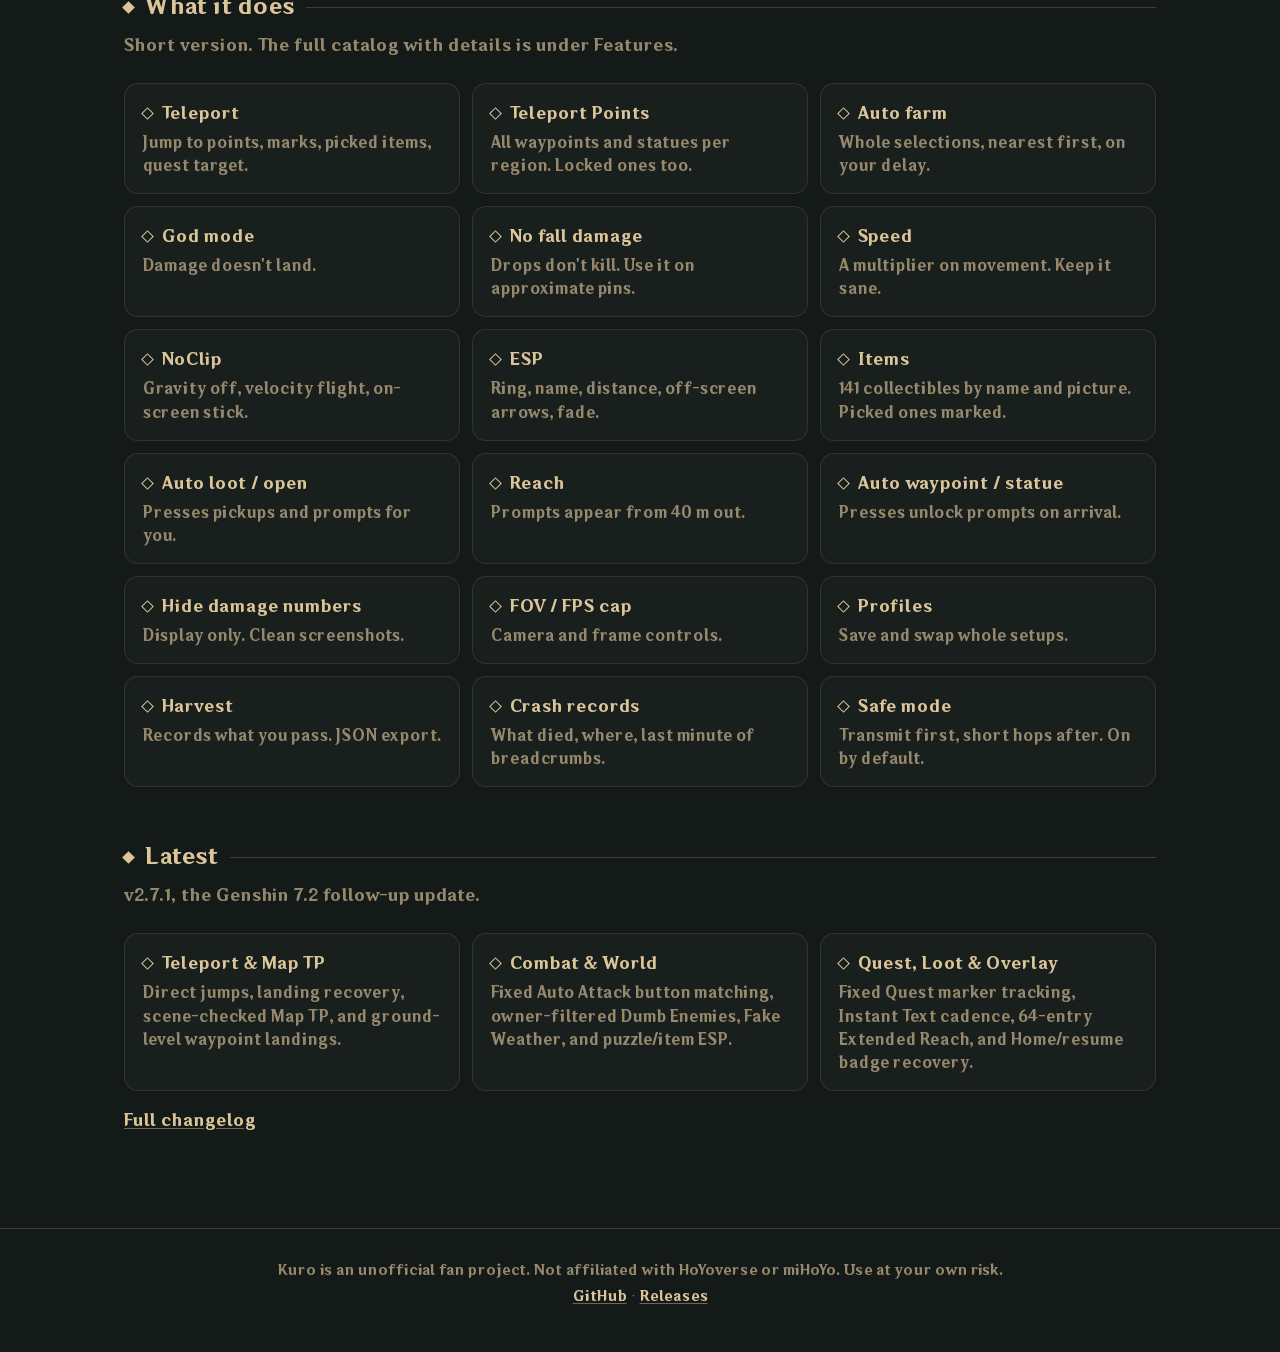
==== commit 666ac9da: "site: v2.7.1 release and changelog" ====
--- a/docs/index.html
+++ b/docs/index.html
@@ -156,7 +156,7 @@
 <a class="btn ghost" href="guide.html#start">Quick start</a>
 <a class="btn ghost" href="guide.html">Guide</a>
 </div>
-<p class="meta">v2.7.0 &middot; Android arm64 &middot; game 7.2.0 &middot; SHA-256 in the <a href="https://github.com/4firas/Kuro-GI/releases/tag/v2.7.0">release notes</a></p>
+<p class="meta">v2.7.1 &middot; Android arm64 &middot; game 7.2.0 &middot; SHA-256 in the <a href="https://github.com/4firas/Kuro-GI/releases/tag/v2.7.1">release notes</a></p>
 </div>
 </div>
 
@@ -213,11 +213,11 @@
 
 <section class="block">
 <h2 class="sec">Latest</h2>
-<p class="sub">v2.7.0, the Genshin 7.2 update.</p>
+<p class="sub">v2.7.1, the Genshin 7.2 follow-up update.</p>
 <div class="grid">
-<div class="feat"><h3>Genshin 7.2</h3><p>Updated combat, ESP, stamina, movement, teleports and loot for the new game build.</p></div>
-<div class="feat"><h3>Dialogue fixes</h3><p>Auto Talk, Instant Text and story cutscene skip updated for 7.2.</p></div>
-<div class="feat"><h3>Game Speed and FPS</h3><p>Included in the release build. Game Speed respects pauses and scripted slow motion.</p></div>
+<div class="feat"><h3>Teleport &amp; Map TP</h3><p>Direct jumps, landing recovery, scene-checked Map TP, and ground-level waypoint landings.</p></div>
+<div class="feat"><h3>Combat &amp; World</h3><p>Fixed Auto Attack button matching, owner-filtered Dumb Enemies, Fake Weather, and puzzle/item ESP.</p></div>
+<div class="feat"><h3>Quest, Loot &amp; Overlay</h3><p>Fixed Quest marker tracking, Instant Text cadence, 64-entry Extended Reach, and Home/resume badge recovery.</p></div>
 </div>
 <p><a href="changelog.html">Full changelog</a></p>
 </section>
